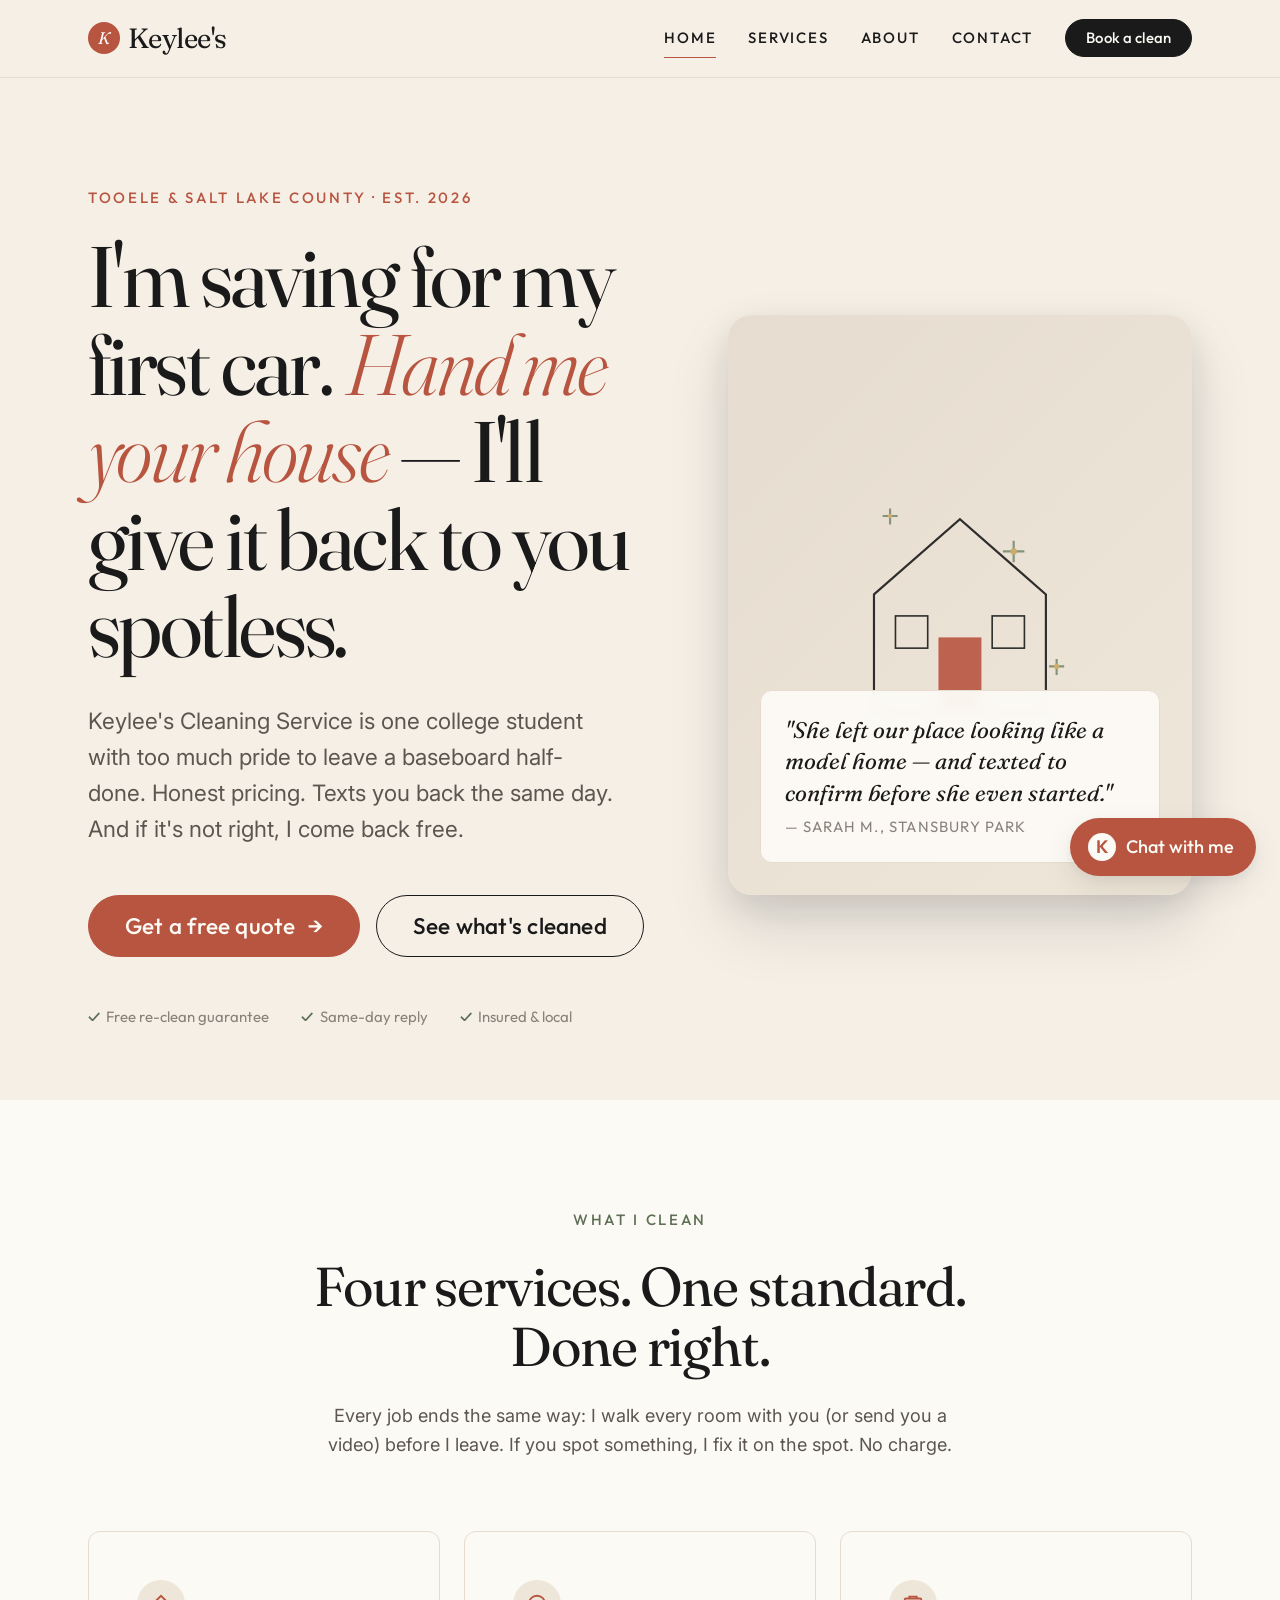
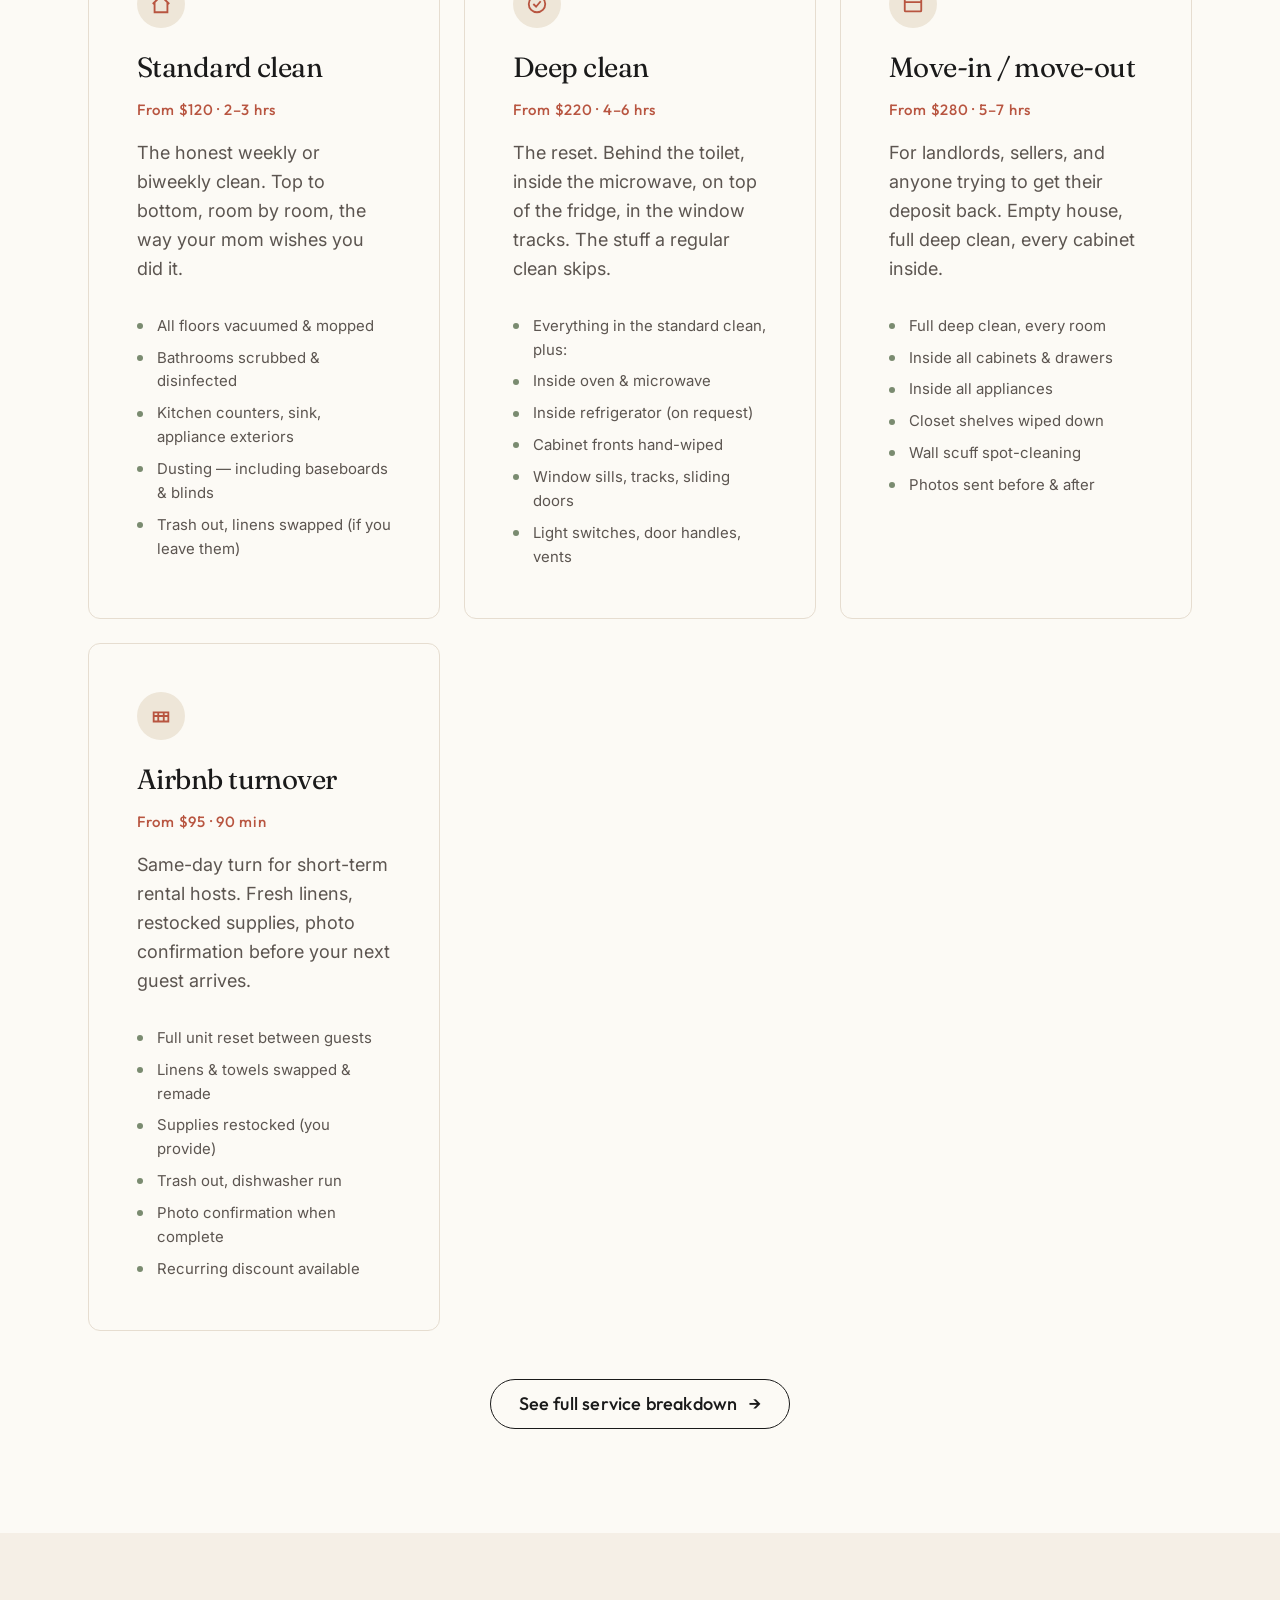
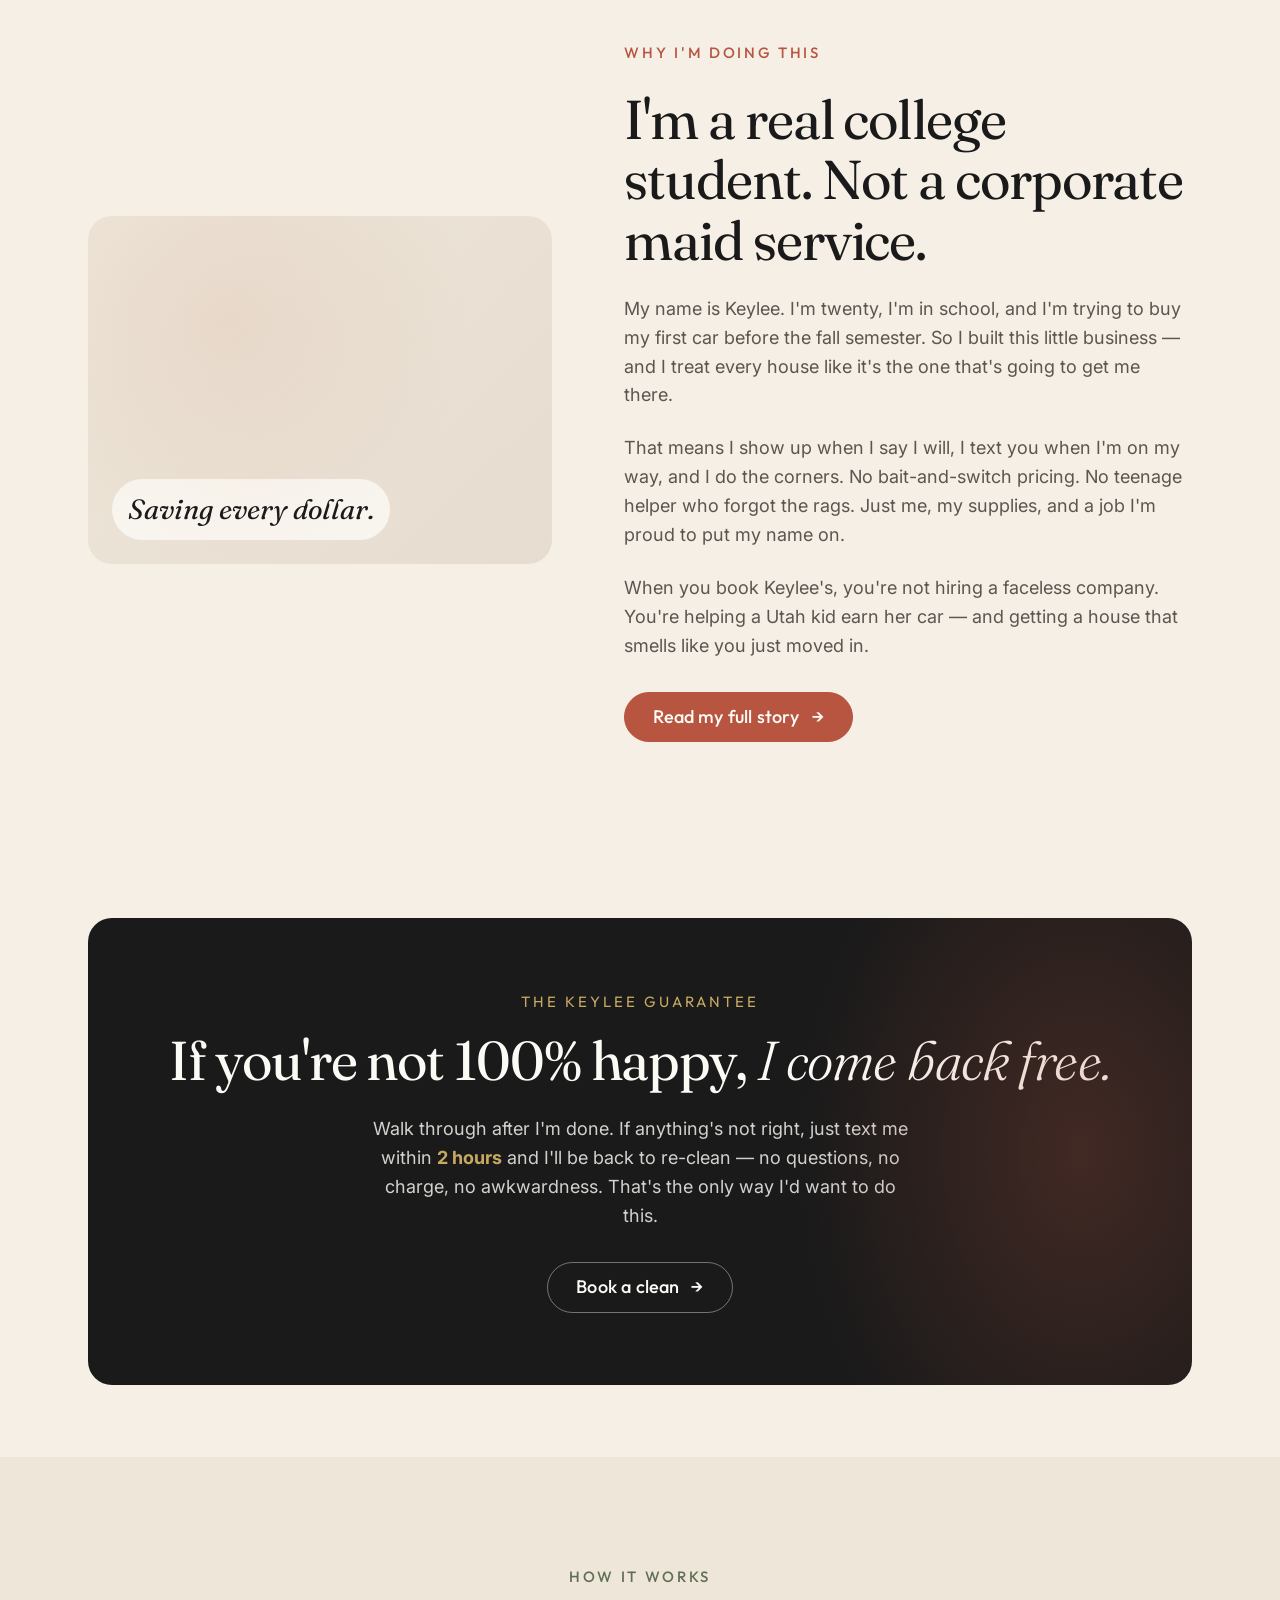
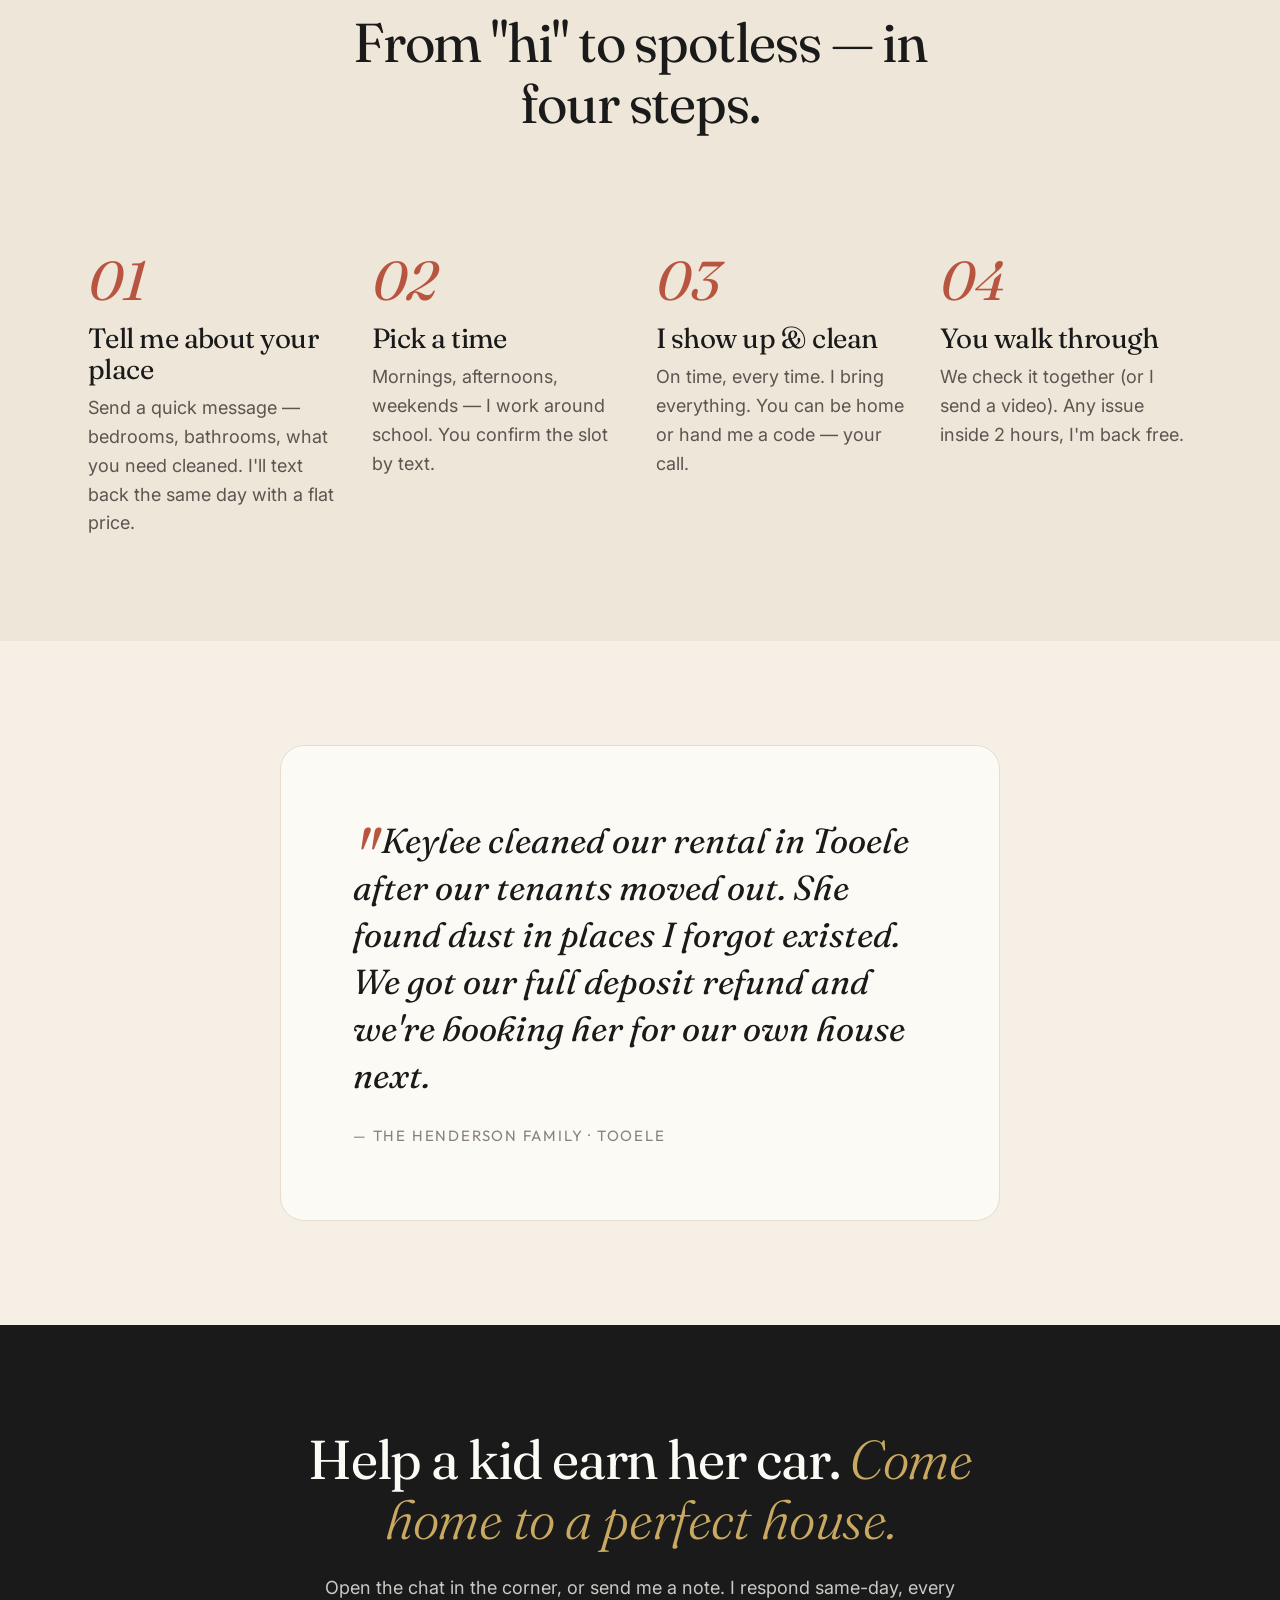
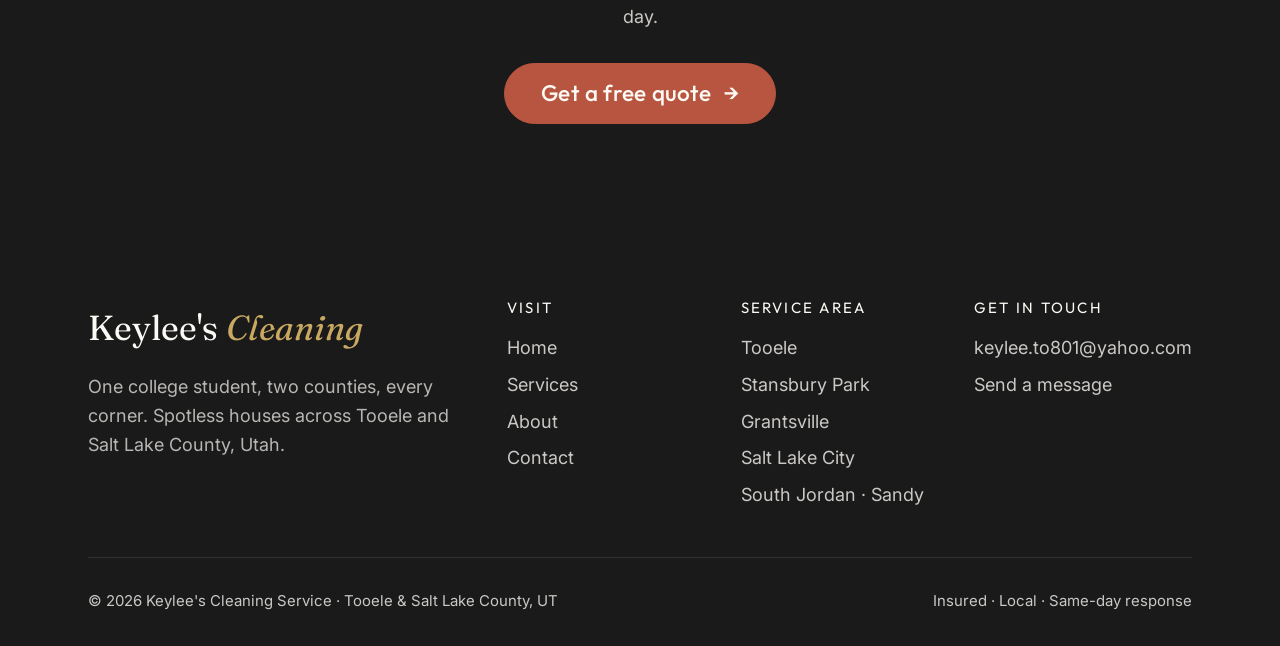
==== index.html @ aeb9a56e "Initial: Keylee's Cleaning Service site - Foxterra-inspired warm editorial design (cream/terracotta/" ====
<!doctype html>
<html lang="en">
<head>
  <meta charset="utf-8">
  <meta name="viewport" content="width=device-width, initial-scale=1">
  <title>Keylee's Cleaning Service — Tooele & Salt Lake County</title>
  <meta name="description" content="A real college student. A real guarantee. Honest, detailed home cleaning across Tooele and Salt Lake County. If you're not 100% happy, I'll come back and re-clean — free.">
  <meta name="theme-color" content="#F5EFE6">
  <link rel="icon" href="data:image/svg+xml,%3Csvg xmlns='http://www.w3.org/2000/svg' viewBox='0 0 32 32'%3E%3Ccircle cx='16' cy='16' r='16' fill='%23B85540'/%3E%3Ctext x='16' y='22' font-family='Georgia,serif' font-style='italic' font-size='18' fill='%23FCFAF5' text-anchor='middle'%3EK%3C/text%3E%3C/svg%3E">
  <meta property="og:title" content="Keylee's Cleaning Service">
  <meta property="og:description" content="A real college student. A real guarantee. Spotless homes across Tooele & Salt Lake County.">
  <meta property="og:type" content="website">
  <link rel="preconnect" href="https://fonts.googleapis.com">
  <link rel="preconnect" href="https://fonts.gstatic.com" crossorigin>
  <link href="https://fonts.googleapis.com/css2?family=Fraunces:ital,opsz,wght@0,9..144,300..600;1,9..144,300..600&family=Inter:wght@400;500;600&family=Outfit:wght@400;500;600&display=swap" rel="stylesheet">
  <link rel="stylesheet" href="assets/css/base.css">
  <link rel="stylesheet" href="assets/css/components.css">
</head>
<body>

  <!-- ====================== NAV ====================== -->
  <header class="nav">
    <div class="container nav__inner">
      <a href="index.html" class="nav__brand">
        <span class="nav__brand-mark" aria-hidden="true"></span>
        Keylee's
      </a>
      <button class="nav__toggle" aria-label="Toggle menu" aria-expanded="false">
        <span class="nav__toggle-bar"></span>
        <span class="nav__toggle-bar"></span>
        <span class="nav__toggle-bar"></span>
      </button>
      <nav class="nav__links" data-open="false">
        <a class="nav__link" href="index.html">Home</a>
        <a class="nav__link" href="services.html">Services</a>
        <a class="nav__link" href="about.html">About</a>
        <a class="nav__link" href="contact.html">Contact</a>
        <a class="btn btn--ink btn--sm nav__cta" href="contact.html">Book a clean</a>
      </nav>
    </div>
  </header>

  <!-- ====================== HERO ====================== -->
  <section class="hero">
    <div class="container">
      <div class="hero__inner">
        <div>
          <span class="eyebrow">Tooele & Salt Lake County · est. 2026</span>
          <!-- TODO: Keylee/Andrew — rewrite this headline in Keylee's actual voice if desired -->
          <h1 class="hero__headline">
            I'm saving for my first car. <em>Hand me your house</em> — I'll give it back to you spotless.
          </h1>
          <p class="hero__sub">
            Keylee's Cleaning Service is one college student with too much pride to leave a baseboard half-done. Honest pricing. Texts you back the same day. And if it's not right, I come back free.
          </p>
          <div class="hero__actions">
            <a class="btn btn--primary btn--lg btn-arrow" href="contact.html">Get a free quote</a>
            <a class="btn btn--ghost btn--lg" href="services.html">See what's cleaned</a>
          </div>
          <div class="hero__trust">
            <span>Free re-clean guarantee</span>
            <span>Same-day reply</span>
            <span>Insured & local</span>
          </div>
        </div>
        <div class="hero__visual">
          <div class="hero__visual-art">
            <svg class="hero__visual-svg" viewBox="0 0 240 300" xmlns="http://www.w3.org/2000/svg" aria-hidden="true">
              <!-- abstract home + sparkle -->
              <path d="M40 140 L120 70 L200 140 L200 250 L40 250 Z" fill="none" stroke="#1A1A1A" stroke-width="2"/>
              <rect x="100" y="180" width="40" height="70" fill="#B85540"/>
              <rect x="60" y="160" width="30" height="30" fill="none" stroke="#1A1A1A" stroke-width="1.5"/>
              <rect x="150" y="160" width="30" height="30" fill="none" stroke="#1A1A1A" stroke-width="1.5"/>
              <g stroke="#7A8B70" stroke-width="2" fill="none">
                <path d="M170 90 L170 110 M160 100 L180 100"/>
                <path d="M55 60 L55 75 M48 67 L62 67"/>
                <path d="M210 200 L210 215 M203 207 L217 207"/>
              </g>
              <circle cx="170" cy="100" r="3" fill="#C9A961"/>
              <circle cx="55" cy="67" r="2" fill="#C9A961"/>
              <circle cx="210" cy="207" r="2.5" fill="#C9A961"/>
            </svg>
          </div>
          <div class="hero__quote">
            "She left our place looking like a model home — and texted to confirm before she even started."
            <span class="hero__quote-cite">— Sarah M., Stansbury Park</span>
          </div>
        </div>
      </div>
    </div>
  </section>

  <!-- ====================== SERVICES ====================== -->
  <section class="section section--cream">
    <div class="container">
      <div class="section-header">
        <span class="eyebrow eyebrow--sage">What I clean</span>
        <h2>Four services. One standard. Done right.</h2>
        <p>Every job ends the same way: I walk every room with you (or send you a video) before I leave. If you spot something, I fix it on the spot. No charge.</p>
      </div>

      <div class="services-grid">

        <article class="service-card">
          <div class="service-card__icon" aria-hidden="true">
            <svg width="22" height="22" viewBox="0 0 24 24" fill="none" stroke="currentColor" stroke-width="2"><path d="M3 12 L12 3 L21 12 M5 10 V21 H19 V10"/></svg>
          </div>
          <h3 class="service-card__title">Standard clean</h3>
          <span class="service-card__price">From $120 · 2–3 hrs</span>
          <p>The honest weekly or biweekly clean. Top to bottom, room by room, the way your mom wishes you did it.</p>
          <ul class="service-card__list">
            <li>All floors vacuumed & mopped</li>
            <li>Bathrooms scrubbed & disinfected</li>
            <li>Kitchen counters, sink, appliance exteriors</li>
            <li>Dusting — including baseboards & blinds</li>
            <li>Trash out, linens swapped (if you leave them)</li>
          </ul>
        </article>

        <article class="service-card">
          <div class="service-card__icon" aria-hidden="true">
            <svg width="22" height="22" viewBox="0 0 24 24" fill="none" stroke="currentColor" stroke-width="2"><circle cx="12" cy="12" r="9"/><path d="M8 12 L11 15 L16 9"/></svg>
          </div>
          <h3 class="service-card__title">Deep clean</h3>
          <span class="service-card__price">From $220 · 4–6 hrs</span>
          <p>The reset. Behind the toilet, inside the microwave, on top of the fridge, in the window tracks. The stuff a regular clean skips.</p>
          <ul class="service-card__list">
            <li>Everything in the standard clean, plus:</li>
            <li>Inside oven & microwave</li>
            <li>Inside refrigerator (on request)</li>
            <li>Cabinet fronts hand-wiped</li>
            <li>Window sills, tracks, sliding doors</li>
            <li>Light switches, door handles, vents</li>
          </ul>
        </article>

        <article class="service-card">
          <div class="service-card__icon" aria-hidden="true">
            <svg width="22" height="22" viewBox="0 0 24 24" fill="none" stroke="currentColor" stroke-width="2"><rect x="3" y="6" width="18" height="14" rx="1"/><path d="M3 10 H21 M8 6 V4 H16 V6"/></svg>
          </div>
          <h3 class="service-card__title">Move-in / move-out</h3>
          <span class="service-card__price">From $280 · 5–7 hrs</span>
          <p>For landlords, sellers, and anyone trying to get their deposit back. Empty house, full deep clean, every cabinet inside.</p>
          <ul class="service-card__list">
            <li>Full deep clean, every room</li>
            <li>Inside all cabinets & drawers</li>
            <li>Inside all appliances</li>
            <li>Closet shelves wiped down</li>
            <li>Wall scuff spot-cleaning</li>
            <li>Photos sent before & after</li>
          </ul>
        </article>

        <article class="service-card">
          <div class="service-card__icon" aria-hidden="true">
            <svg width="22" height="22" viewBox="0 0 24 24" fill="none" stroke="currentColor" stroke-width="2"><path d="M4 8 H20 V18 H4 Z M4 12 H20 M9 8 V18 M15 8 V18"/></svg>
          </div>
          <h3 class="service-card__title">Airbnb turnover</h3>
          <span class="service-card__price">From $95 · 90 min</span>
          <p>Same-day turn for short-term rental hosts. Fresh linens, restocked supplies, photo confirmation before your next guest arrives.</p>
          <ul class="service-card__list">
            <li>Full unit reset between guests</li>
            <li>Linens & towels swapped & remade</li>
            <li>Supplies restocked (you provide)</li>
            <li>Trash out, dishwasher run</li>
            <li>Photo confirmation when complete</li>
            <li>Recurring discount available</li>
          </ul>
        </article>

      </div>

      <div style="text-align:center; margin-top: var(--space-xl);">
        <a class="btn btn--ghost btn-arrow" href="services.html">See full service breakdown</a>
      </div>
    </div>
  </section>

  <!-- ====================== STORY ====================== -->
  <section class="section">
    <div class="container">
      <div class="story">
        <div class="story__visual">
          <span class="story__visual-label">Saving every dollar.</span>
        </div>
        <div>
          <span class="eyebrow">Why I'm doing this</span>
          <h2 style="margin-bottom: var(--space-m);">I'm a real college student. Not a corporate maid service.</h2>
          <p style="margin-bottom: var(--space-m);">My name is Keylee. I'm twenty, I'm in school, and I'm trying to buy my first car before the fall semester. So I built this little business — and I treat every house like it's the one that's going to get me there.</p>
          <p style="margin-bottom: var(--space-m);">That means I show up when I say I will, I text you when I'm on my way, and I do the corners. No bait-and-switch pricing. No teenage helper who forgot the rags. Just me, my supplies, and a job I'm proud to put my name on.</p>
          <p>When you book Keylee's, you're not hiring a faceless company. You're helping a Utah kid earn her car — and getting a house that smells like you just moved in.</p>
          <a class="btn btn--primary btn-arrow" style="margin-top: var(--space-l);" href="about.html">Read my full story</a>
        </div>
      </div>
    </div>
  </section>

  <!-- ====================== GUARANTEE ====================== -->
  <section class="section section--tight">
    <div class="container">
      <div class="guarantee">
        <div class="guarantee__seal">The Keylee Guarantee</div>
        <h2>If you're not 100% happy, <em class="display-serif">I come back free.</em></h2>
        <p>Walk through after I'm done. If anything's not right, just text me within <strong style="color: var(--gold);">2 hours</strong> and I'll be back to re-clean — no questions, no charge, no awkwardness. That's the only way I'd want to do this.</p>
        <a class="btn btn--ghost-light btn-arrow" href="contact.html">Book a clean</a>
      </div>
    </div>
  </section>

  <!-- ====================== PROCESS ====================== -->
  <section class="section section--sand">
    <div class="container">
      <div class="section-header">
        <span class="eyebrow eyebrow--sage">How it works</span>
        <h2>From "hi" to spotless — in four steps.</h2>
      </div>
      <div class="steps">
        <div class="step">
          <h3>Tell me about your place</h3>
          <p>Send a quick message — bedrooms, bathrooms, what you need cleaned. I'll text back the same day with a flat price.</p>
        </div>
        <div class="step">
          <h3>Pick a time</h3>
          <p>Mornings, afternoons, weekends — I work around school. You confirm the slot by text.</p>
        </div>
        <div class="step">
          <h3>I show up & clean</h3>
          <p>On time, every time. I bring everything. You can be home or hand me a code — your call.</p>
        </div>
        <div class="step">
          <h3>You walk through</h3>
          <p>We check it together (or I send a video). Any issue inside 2 hours, I'm back free.</p>
        </div>
      </div>
    </div>
  </section>

  <!-- ====================== TESTIMONIAL ====================== -->
  <section class="section">
    <div class="container container--sm">
      <div class="testimonial">
        <p class="testimonial__quote">Keylee cleaned our rental in Tooele after our tenants moved out. She found dust in places I forgot existed. We got our full deposit refund and we're booking her for our own house next.</p>
        <p class="testimonial__cite">— The Henderson family · Tooele</p>
      </div>
    </div>
  </section>

  <!-- ====================== FINAL CTA ====================== -->
  <section class="section section--ink">
    <div class="container container--sm" style="text-align:center;">
      <h2 style="margin-bottom: var(--space-m);">Help a kid earn her car. <span class="display-serif" style="color: var(--gold);">Come home to a perfect house.</span></h2>
      <p style="margin-inline: auto; margin-bottom: var(--space-l);">Open the chat in the corner, or send me a note. I respond same-day, every day.</p>
      <a class="btn btn--primary btn--lg btn-arrow" href="contact.html">Get a free quote</a>
    </div>
  </section>

  <!-- ====================== FOOTER ====================== -->
  <footer class="footer">
    <div class="container">
      <div class="footer__grid">
        <div>
          <div class="footer__brand">Keylee's <span class="footer__tag">Cleaning</span></div>
          <p style="color: rgba(252,250,245,0.7);">One college student, two counties, every corner. Spotless houses across Tooele and Salt Lake County, Utah.</p>
        </div>
        <div>
          <h4>Visit</h4>
          <ul>
            <li><a href="index.html">Home</a></li>
            <li><a href="services.html">Services</a></li>
            <li><a href="about.html">About</a></li>
            <li><a href="contact.html">Contact</a></li>
          </ul>
        </div>
        <div>
          <h4>Service Area</h4>
          <ul>
            <li>Tooele</li>
            <li>Stansbury Park</li>
            <li>Grantsville</li>
            <li>Salt Lake City</li>
            <li>South Jordan · Sandy</li>
          </ul>
        </div>
        <div>
          <h4>Get in Touch</h4>
          <ul>
            <li><a href="mailto:keylee.to801@yahoo.com">keylee.to801@yahoo.com</a></li>
            <li><a href="contact.html">Send a message</a></li>
          </ul>
        </div>
      </div>
      <div class="footer__bottom">
        <span>© 2026 Keylee's Cleaning Service · Tooele & Salt Lake County, UT</span>
        <span>Insured · Local · Same-day response</span>
      </div>
    </div>
  </footer>

  <!-- ====================== CHAT WIDGET ====================== -->
  <button class="chat-fab" aria-label="Chat with Keylee" aria-expanded="false" data-open="false">
    <span class="chat-fab__icon" aria-hidden="true">K</span>
    <span>Chat with me</span>
  </button>

  <aside class="chat-panel" data-open="false" aria-label="Chat panel">
    <header class="chat-panel__header">
      <div class="chat-panel__avatar" aria-hidden="true">K</div>
      <div>
        <div class="chat-panel__title">Hi, I'm Keylee</div>
        <div class="chat-panel__status">Replies same day</div>
      </div>
      <button class="chat-panel__close" aria-label="Close chat">×</button>
    </header>
    <div class="chat-panel__body">
      <div class="chat-bubble">
        Hey! Drop your info and what you need cleaned — I'll text or email you back <strong>today</strong> with a flat quote. No spam, no auto-replies. Just me.
      </div>
      <form class="chat-form" novalidate>
        <div class="chat-form__group">
          <label class="chat-form__label" for="cname">Your name</label>
          <input class="chat-form__input" type="text" id="cname" name="name" autocomplete="name" required>
        </div>
        <div class="chat-form__group">
          <label class="chat-form__label" for="cphone">Phone (so I can text you)</label>
          <input class="chat-form__input" type="tel" id="cphone" name="phone" autocomplete="tel" required>
        </div>
        <div class="chat-form__group">
          <label class="chat-form__label" for="cemail">Email (optional)</label>
          <input class="chat-form__input" type="email" id="cemail" name="email" autocomplete="email">
        </div>
        <div class="chat-form__group">
          <label class="chat-form__label" for="cservice">What kind of clean?</label>
          <select class="chat-form__select" id="cservice" name="service" required>
            <option value="Standard clean">Standard clean</option>
            <option value="Deep clean">Deep clean</option>
            <option value="Move-in / move-out">Move-in / move-out</option>
            <option value="Airbnb turnover">Airbnb turnover</option>
            <option value="Not sure yet">Not sure yet — help me pick</option>
          </select>
        </div>
        <div class="chat-form__group">
          <label class="chat-form__label" for="cmessage">Tell me about your place</label>
          <textarea class="chat-form__textarea" id="cmessage" name="message" placeholder="Bedrooms, bathrooms, square feet (if you know), and anything special." required></textarea>
        </div>
        <button class="btn btn--primary chat-form__submit" type="submit">Send to Keylee</button>
      </form>
    </div>
    <div class="chat-panel__footer">
      Replies go to <strong>keylee.to801@yahoo.com</strong>
    </div>
  </aside>

  <script src="assets/js/main.js" defer></script>
  <script src="assets/js/chat.js" defer></script>
</body>
</html>
---- assets/css/base.css ----
/* ============================================================
   Keylee's Cleaning Service — Base Stylesheet
   Design language: Foxterra-inspired warm editorial
   ============================================================ */

/* Reset
   ----------------------------------------------------------- */
*, *::before, *::after { box-sizing: border-box; }

html { -webkit-text-size-adjust: 100%; scroll-behavior: smooth; }

body, h1, h2, h3, h4, h5, h6, p, ul, ol, figure, blockquote {
  margin: 0;
}

ul, ol { padding: 0; list-style: none; }

img, picture, video { max-width: 100%; display: block; height: auto; }

button, input, textarea, select {
  font: inherit;
  color: inherit;
}

a { color: inherit; text-decoration: none; }


/* Design tokens
   ----------------------------------------------------------- */
:root {
  /* Color */
  --bg:          #F5EFE6;   /* warm cream — primary background */
  --surface:     #FCFAF5;   /* near-white cream — cards, sections */
  --surface-2:   #EEE6D8;   /* slightly deeper cream — alt sections */
  --ink:         #1A1A1A;   /* near-black — primary text */
  --ink-soft:    #5C5550;   /* warm gray — secondary text */
  --ink-muted:   #8A827A;   /* muted — meta, captions */
  --accent:      #B85540;   /* terracotta — primary CTA */
  --accent-deep: #9A4030;   /* deeper terracotta — hover */
  --sage:        #7A8B70;   /* sage — trust accent */
  --sage-deep:   #5E6F55;   /* deeper sage — hover */
  --gold:        #C9A961;   /* warm gold — highlight */
  --sand:        #E6DDD0;   /* warm border / divider */
  --sand-deep:   #D4C9B6;   /* stronger divider */

  /* Type */
  --font-display: 'Fraunces', 'Cormorant Garamond', Georgia, serif;
  --font-body:    'Inter', -apple-system, BlinkMacSystemFont, 'Segoe UI', Roboto, sans-serif;
  --font-ui:      'Outfit', 'Inter', -apple-system, sans-serif;

  /* Sizing — fluid */
  --step--1: clamp(0.83rem, 0.79rem + 0.18vw, 0.94rem);
  --step-0:  clamp(1.00rem, 0.95rem + 0.27vw, 1.13rem);
  --step-1:  clamp(1.20rem, 1.13rem + 0.36vw, 1.41rem);
  --step-2:  clamp(1.44rem, 1.34rem + 0.50vw, 1.76rem);
  --step-3:  clamp(1.73rem, 1.58rem + 0.74vw, 2.20rem);
  --step-4:  clamp(2.07rem, 1.86rem + 1.07vw, 2.75rem);
  --step-5:  clamp(2.49rem, 2.18rem + 1.55vw, 3.43rem);
  --step-6:  clamp(2.99rem, 2.55rem + 2.21vw, 4.29rem);
  --step-7:  clamp(3.58rem, 2.97rem + 3.10vw, 5.36rem);

  /* Spacing */
  --space-3xs: 0.25rem;
  --space-2xs: 0.5rem;
  --space-xs:  0.75rem;
  --space-s:   1rem;
  --space-m:   1.5rem;
  --space-l:   2rem;
  --space-xl:  3rem;
  --space-2xl: 4.5rem;
  --space-3xl: 6.5rem;

  /* Layout */
  --container:    72rem;
  --container-sm: 48rem;
  --radius-s:     6px;
  --radius-m:     12px;
  --radius-l:     24px;
  --radius-pill:  999px;

  /* Motion */
  --ease:   cubic-bezier(0.16, 1, 0.3, 1);
  --dur:    280ms;

  /* Shadow */
  --shadow-s: 0 1px 2px rgba(26, 26, 26, 0.04), 0 2px 8px rgba(26, 26, 26, 0.04);
  --shadow-m: 0 4px 12px rgba(26, 26, 26, 0.06), 0 12px 32px rgba(26, 26, 26, 0.08);
  --shadow-l: 0 12px 32px rgba(26, 26, 26, 0.10), 0 32px 64px rgba(26, 26, 26, 0.12);
}


/* Typography
   ----------------------------------------------------------- */
body {
  font-family: var(--font-body);
  font-size: var(--step-0);
  line-height: 1.6;
  color: var(--ink);
  background: var(--bg);
  -webkit-font-smoothing: antialiased;
  -moz-osx-font-smoothing: grayscale;
  text-rendering: optimizeLegibility;
}

h1, h2, h3, h4 {
  font-family: var(--font-display);
  font-weight: 400;
  line-height: 1.1;
  letter-spacing: -0.02em;
  color: var(--ink);
}

h1 { font-size: var(--step-6); }
h2 { font-size: var(--step-5); }
h3 { font-size: var(--step-3); }
h4 { font-size: var(--step-2); }

p { color: var(--ink-soft); max-width: 60ch; }

.eyebrow {
  font-family: var(--font-ui);
  font-size: var(--step--1);
  text-transform: uppercase;
  letter-spacing: 0.18em;
  font-weight: 500;
  color: var(--accent);
  display: inline-block;
  margin-bottom: var(--space-m);
}

.eyebrow--sage { color: var(--sage-deep); }

.display-serif {
  font-family: var(--font-display);
  font-style: italic;
  font-weight: 300;
  letter-spacing: -0.01em;
}


/* Accessibility — focus + motion
   ----------------------------------------------------------- */
:focus-visible {
  outline: 2px solid var(--accent);
  outline-offset: 3px;
  border-radius: var(--radius-s);
}

@media (prefers-reduced-motion: reduce) {
  *, *::before, *::after {
    animation-duration: 0.01ms !important;
    animation-iteration-count: 1 !important;
    transition-duration: 0.01ms !important;
    scroll-behavior: auto !important;
  }
}


/* Layout primitives
   ----------------------------------------------------------- */
.container {
  width: 100%;
  max-width: var(--container);
  margin-inline: auto;
  padding-inline: var(--space-m);
}

.container--sm { max-width: var(--container-sm); }

.section {
  padding-block: var(--space-3xl);
}

.section--tight { padding-block: var(--space-2xl); }

.section--cream { background: var(--surface); }
.section--sand  { background: var(--surface-2); }
.section--ink   { background: var(--ink); color: var(--surface); }
.section--ink h1, .section--ink h2, .section--ink h3 { color: var(--surface); }
.section--ink p  { color: rgba(252, 250, 245, 0.78); }
---- assets/css/components.css ----
/* ============================================================
   Components — buttons, nav, cards, hero, chat widget
   ============================================================ */

/* Buttons
   ----------------------------------------------------------- */
.btn {
  display: inline-flex;
  align-items: center;
  justify-content: center;
  gap: var(--space-2xs);
  font-family: var(--font-ui);
  font-size: var(--step-0);
  font-weight: 500;
  letter-spacing: 0.01em;
  padding: 0.95rem 1.75rem;
  border-radius: var(--radius-pill);
  border: 1.5px solid transparent;
  cursor: pointer;
  transition: transform var(--dur) var(--ease),
              background var(--dur) var(--ease),
              color var(--dur) var(--ease),
              border-color var(--dur) var(--ease);
  text-align: center;
  line-height: 1;
  white-space: nowrap;
}

.btn--primary {
  background: var(--accent);
  color: var(--surface);
  border-color: var(--accent);
}
.btn--primary:hover {
  background: var(--accent-deep);
  border-color: var(--accent-deep);
  transform: translateY(-1px);
}

.btn--ink {
  background: var(--ink);
  color: var(--surface);
  border-color: var(--ink);
}
.btn--ink:hover {
  background: var(--accent);
  border-color: var(--accent);
  transform: translateY(-1px);
}

.btn--ghost {
  background: transparent;
  color: var(--ink);
  border-color: var(--ink);
}
.btn--ghost:hover {
  background: var(--ink);
  color: var(--surface);
}

.btn--ghost-light {
  background: transparent;
  color: var(--surface);
  border-color: rgba(252, 250, 245, 0.4);
}
.btn--ghost-light:hover {
  background: var(--surface);
  color: var(--ink);
}

.btn--sm { padding: 0.65rem 1.25rem; font-size: var(--step--1); }
.btn--lg { padding: 1.15rem 2.25rem; font-size: var(--step-1); }

.btn-arrow::after {
  content: '→';
  display: inline-block;
  margin-left: 0.25rem;
  transition: transform var(--dur) var(--ease);
}
.btn-arrow:hover::after { transform: translateX(4px); }


/* Navigation
   ----------------------------------------------------------- */
.nav {
  position: sticky;
  top: 0;
  z-index: 50;
  background: rgba(245, 239, 230, 0.92);
  backdrop-filter: saturate(180%) blur(12px);
  -webkit-backdrop-filter: saturate(180%) blur(12px);
  border-bottom: 1px solid var(--sand);
}

.nav__inner {
  display: flex;
  align-items: center;
  justify-content: space-between;
  padding-block: var(--space-s);
  gap: var(--space-m);
}

.nav__brand {
  font-family: var(--font-display);
  font-size: var(--step-2);
  font-weight: 400;
  letter-spacing: -0.02em;
  color: var(--ink);
  display: flex;
  align-items: center;
  gap: 0.5rem;
}

.nav__brand-mark {
  display: inline-block;
  width: 32px;
  height: 32px;
  background: var(--accent);
  border-radius: var(--radius-pill);
  position: relative;
}
.nav__brand-mark::after {
  content: 'K';
  position: absolute;
  inset: 0;
  display: flex;
  align-items: center;
  justify-content: center;
  font-family: var(--font-display);
  color: var(--surface);
  font-size: 1.05rem;
  font-style: italic;
}

.nav__links {
  display: flex;
  gap: var(--space-l);
  align-items: center;
}

.nav__link {
  font-family: var(--font-ui);
  font-size: var(--step--1);
  text-transform: uppercase;
  letter-spacing: 0.12em;
  font-weight: 500;
  color: var(--ink);
  position: relative;
  padding-block: 0.5rem;
}
.nav__link::after {
  content: '';
  position: absolute;
  left: 0; right: 0; bottom: 0;
  height: 1px;
  background: var(--accent);
  transform: scaleX(0);
  transform-origin: right;
  transition: transform var(--dur) var(--ease);
}
.nav__link:hover::after,
.nav__link[aria-current="page"]::after {
  transform: scaleX(1);
  transform-origin: left;
}

.nav__toggle {
  display: none;
  background: transparent;
  border: none;
  padding: var(--space-2xs);
  cursor: pointer;
}
.nav__toggle-bar {
  display: block;
  width: 24px; height: 2px;
  background: var(--ink);
  margin: 5px 0;
  transition: transform var(--dur) var(--ease), opacity var(--dur) var(--ease);
}

@media (max-width: 860px) {
  .nav__toggle { display: block; }
  .nav__links {
    position: absolute;
    inset: 100% 0 auto 0;
    flex-direction: column;
    background: var(--surface);
    padding: var(--space-l);
    gap: var(--space-m);
    border-bottom: 1px solid var(--sand);
    transform: translateY(-12px);
    opacity: 0;
    pointer-events: none;
    transition: opacity var(--dur) var(--ease), transform var(--dur) var(--ease);
  }
  .nav__links[data-open="true"] {
    opacity: 1;
    transform: translateY(0);
    pointer-events: auto;
  }
  .nav__cta { width: 100%; }
}


/* Hero
   ----------------------------------------------------------- */
.hero {
  position: relative;
  padding-block: var(--space-3xl) var(--space-2xl);
  overflow: hidden;
}

.hero__inner {
  display: grid;
  grid-template-columns: minmax(0, 1.1fr) minmax(0, 0.9fr);
  gap: var(--space-2xl);
  align-items: center;
}

@media (max-width: 860px) {
  .hero__inner { grid-template-columns: 1fr; gap: var(--space-xl); }
}

.hero__headline {
  font-size: var(--step-7);
  line-height: 1.02;
  letter-spacing: -0.03em;
  margin-bottom: var(--space-l);
}

.hero__headline em {
  font-style: italic;
  font-weight: 300;
  color: var(--accent);
}

.hero__sub {
  font-size: var(--step-1);
  color: var(--ink-soft);
  max-width: 38ch;
  margin-bottom: var(--space-xl);
}

.hero__actions {
  display: flex;
  gap: var(--space-s);
  flex-wrap: wrap;
}

.hero__trust {
  margin-top: var(--space-xl);
  display: flex;
  gap: var(--space-l);
  font-family: var(--font-ui);
  font-size: var(--step--1);
  color: var(--ink-muted);
  flex-wrap: wrap;
}
.hero__trust span::before {
  content: '✓';
  color: var(--sage-deep);
  margin-right: 0.4rem;
  font-weight: 600;
}

.hero__visual {
  position: relative;
  aspect-ratio: 4 / 5;
  border-radius: var(--radius-l);
  overflow: hidden;
  background: linear-gradient(135deg, var(--sand) 0%, var(--surface-2) 100%);
  box-shadow: var(--shadow-l);
}

.hero__visual-art {
  position: absolute;
  inset: 0;
  display: grid;
  place-items: center;
  padding: var(--space-xl);
  text-align: center;
}

.hero__visual-svg {
  width: 70%;
  height: auto;
  opacity: 0.9;
}

.hero__quote {
  position: absolute;
  bottom: var(--space-l);
  left: var(--space-l);
  right: var(--space-l);
  background: rgba(252, 250, 245, 0.96);
  backdrop-filter: blur(8px);
  padding: var(--space-m);
  border-radius: var(--radius-m);
  border: 1px solid var(--sand);
  font-family: var(--font-display);
  font-style: italic;
  font-size: var(--step-1);
  line-height: 1.4;
  color: var(--ink);
}
.hero__quote-cite {
  display: block;
  margin-top: var(--space-2xs);
  font-family: var(--font-ui);
  font-style: normal;
  font-size: var(--step--1);
  color: var(--ink-muted);
  letter-spacing: 0.08em;
  text-transform: uppercase;
}


/* Section header
   ----------------------------------------------------------- */
.section-header {
  text-align: center;
  max-width: 42rem;
  margin: 0 auto var(--space-2xl);
}
.section-header p {
  margin-inline: auto;
  margin-top: var(--space-m);
}


/* Service cards
   ----------------------------------------------------------- */
.services-grid {
  display: grid;
  grid-template-columns: repeat(auto-fit, minmax(260px, 1fr));
  gap: var(--space-m);
}

.service-card {
  background: var(--surface);
  border: 1px solid var(--sand);
  border-radius: var(--radius-m);
  padding: var(--space-xl);
  transition: transform var(--dur) var(--ease),
              box-shadow var(--dur) var(--ease),
              border-color var(--dur) var(--ease);
  display: flex;
  flex-direction: column;
  gap: var(--space-s);
}
.service-card:hover {
  transform: translateY(-4px);
  box-shadow: var(--shadow-m);
  border-color: var(--accent);
}

.service-card__icon {
  width: 48px;
  height: 48px;
  border-radius: var(--radius-pill);
  background: var(--surface-2);
  color: var(--accent);
  display: grid;
  place-items: center;
  margin-bottom: var(--space-2xs);
}

.service-card__title {
  font-family: var(--font-display);
  font-size: var(--step-2);
  font-weight: 400;
}

.service-card__price {
  font-family: var(--font-ui);
  font-size: var(--step--1);
  color: var(--accent);
  letter-spacing: 0.05em;
  font-weight: 500;
}

.service-card__list {
  margin-top: var(--space-s);
  display: flex;
  flex-direction: column;
  gap: var(--space-2xs);
}
.service-card__list li {
  position: relative;
  padding-left: 1.25rem;
  font-size: var(--step--1);
  color: var(--ink-soft);
}
.service-card__list li::before {
  content: '';
  position: absolute;
  left: 0; top: 0.55em;
  width: 6px; height: 6px;
  border-radius: 50%;
  background: var(--sage);
}


/* Pillar / story rows
   ----------------------------------------------------------- */
.story {
  display: grid;
  grid-template-columns: minmax(0, 0.9fr) minmax(0, 1.1fr);
  gap: var(--space-2xl);
  align-items: center;
}
@media (max-width: 860px) {
  .story { grid-template-columns: 1fr; gap: var(--space-xl); }
}

.story--reverse > :first-child { order: 2; }
@media (max-width: 860px) { .story--reverse > :first-child { order: 0; } }

.story__visual {
  aspect-ratio: 4 / 3;
  background: linear-gradient(135deg, var(--surface-2), var(--sand));
  border-radius: var(--radius-l);
  position: relative;
  overflow: hidden;
}
.story__visual::after {
  content: '';
  position: absolute;
  inset: 0;
  background: radial-gradient(circle at 30% 30%, rgba(184, 85, 64, 0.08), transparent 60%);
}

.story__visual-label {
  position: absolute;
  bottom: var(--space-m);
  left: var(--space-m);
  font-family: var(--font-display);
  font-style: italic;
  font-size: var(--step-2);
  color: var(--ink);
  background: rgba(252, 250, 245, 0.85);
  padding: 0.5rem 1rem;
  border-radius: var(--radius-pill);
}


/* Guarantee panel
   ----------------------------------------------------------- */
.guarantee {
  background: var(--ink);
  color: var(--surface);
  border-radius: var(--radius-l);
  padding: var(--space-2xl);
  text-align: center;
  position: relative;
  overflow: hidden;
}
.guarantee::before {
  content: '';
  position: absolute;
  top: -50%;
  right: -20%;
  width: 60%;
  height: 200%;
  background: radial-gradient(ellipse, rgba(184, 85, 64, 0.25), transparent 60%);
  pointer-events: none;
}
.guarantee__seal {
  font-family: var(--font-ui);
  font-size: var(--step--1);
  text-transform: uppercase;
  letter-spacing: 0.2em;
  color: var(--gold);
  margin-bottom: var(--space-s);
}
.guarantee h2 { color: var(--surface); margin-bottom: var(--space-m); }
.guarantee p { color: rgba(252, 250, 245, 0.82); margin-inline: auto; max-width: 50ch; }
.guarantee .btn { margin-top: var(--space-l); }


/* Steps / process
   ----------------------------------------------------------- */
.steps {
  display: grid;
  grid-template-columns: repeat(auto-fit, minmax(220px, 1fr));
  gap: var(--space-l);
  counter-reset: step;
}
.step {
  position: relative;
  padding-top: var(--space-xl);
}
.step::before {
  counter-increment: step;
  content: '0' counter(step);
  font-family: var(--font-display);
  font-style: italic;
  font-size: var(--step-5);
  color: var(--accent);
  display: block;
  margin-bottom: var(--space-s);
  line-height: 1;
}
.step h3 {
  font-size: var(--step-2);
  margin-bottom: var(--space-2xs);
}
.step p { font-size: var(--step-0); }


/* Testimonial
   ----------------------------------------------------------- */
.testimonial {
  background: var(--surface);
  border: 1px solid var(--sand);
  border-radius: var(--radius-l);
  padding: var(--space-2xl);
  position: relative;
}
.testimonial__quote {
  font-family: var(--font-display);
  font-style: italic;
  font-size: var(--step-3);
  line-height: 1.35;
  color: var(--ink);
  margin-bottom: var(--space-m);
  max-width: none;
}
.testimonial__quote::before {
  content: '"';
  font-size: var(--step-6);
  color: var(--accent);
  line-height: 0;
  vertical-align: -0.4em;
  margin-right: 0.1em;
}
.testimonial__cite {
  font-family: var(--font-ui);
  font-size: var(--step--1);
  letter-spacing: 0.12em;
  text-transform: uppercase;
  color: var(--ink-muted);
}


/* Forms
   ----------------------------------------------------------- */
.form {
  display: flex;
  flex-direction: column;
  gap: var(--space-m);
}
.form__row {
  display: grid;
  grid-template-columns: 1fr 1fr;
  gap: var(--space-m);
}
@media (max-width: 540px) {
  .form__row { grid-template-columns: 1fr; }
}
.form__field { display: flex; flex-direction: column; gap: var(--space-3xs); }
.form__label {
  font-family: var(--font-ui);
  font-size: var(--step--1);
  letter-spacing: 0.08em;
  text-transform: uppercase;
  font-weight: 500;
  color: var(--ink);
}
.form__input,
.form__textarea,
.form__select {
  font-family: var(--font-body);
  font-size: var(--step-0);
  padding: 0.85rem 1rem;
  background: var(--surface);
  border: 1px solid var(--sand-deep);
  border-radius: var(--radius-s);
  color: var(--ink);
  transition: border-color var(--dur) var(--ease), box-shadow var(--dur) var(--ease);
}
.form__input:focus,
.form__textarea:focus,
.form__select:focus {
  outline: none;
  border-color: var(--accent);
  box-shadow: 0 0 0 3px rgba(184, 85, 64, 0.15);
}
.form__textarea { resize: vertical; min-height: 120px; }


/* Footer
   ----------------------------------------------------------- */
.footer {
  background: var(--ink);
  color: rgba(252, 250, 245, 0.78);
  padding-block: var(--space-2xl) var(--space-l);
}
.footer__grid {
  display: grid;
  grid-template-columns: 2fr 1fr 1fr 1fr;
  gap: var(--space-xl);
  margin-bottom: var(--space-xl);
}
@media (max-width: 700px) {
  .footer__grid { grid-template-columns: 1fr 1fr; }
}
@media (max-width: 480px) {
  .footer__grid { grid-template-columns: 1fr; }
}
.footer__brand {
  font-family: var(--font-display);
  font-size: var(--step-3);
  color: var(--surface);
  margin-bottom: var(--space-s);
}
.footer__tag {
  font-family: var(--font-display);
  font-style: italic;
  color: var(--gold);
}
.footer h4 {
  color: var(--surface);
  font-family: var(--font-ui);
  font-size: var(--step--1);
  letter-spacing: 0.15em;
  text-transform: uppercase;
  margin-bottom: var(--space-s);
}
.footer ul { display: flex; flex-direction: column; gap: var(--space-2xs); }
.footer a:hover { color: var(--gold); }
.footer__bottom {
  border-top: 1px solid rgba(252, 250, 245, 0.1);
  padding-top: var(--space-l);
  display: flex;
  justify-content: space-between;
  flex-wrap: wrap;
  gap: var(--space-s);
  font-size: var(--step--1);
}


/* Chat widget — floating
   ----------------------------------------------------------- */
.chat-fab {
  position: fixed;
  bottom: 1.5rem;
  right: 1.5rem;
  z-index: 100;
  background: var(--accent);
  color: var(--surface);
  border: none;
  border-radius: var(--radius-pill);
  padding: 0.9rem 1.4rem 0.9rem 1.1rem;
  font-family: var(--font-ui);
  font-size: var(--step-0);
  font-weight: 500;
  cursor: pointer;
  display: flex;
  align-items: center;
  gap: 0.6rem;
  box-shadow: var(--shadow-m);
  transition: transform var(--dur) var(--ease), background var(--dur) var(--ease);
}
.chat-fab:hover { background: var(--accent-deep); transform: translateY(-2px); }
.chat-fab[data-open="true"] { transform: scale(0); }
.chat-fab__icon {
  width: 28px; height: 28px;
  background: var(--surface);
  color: var(--accent);
  border-radius: var(--radius-pill);
  display: grid;
  place-items: center;
  font-weight: 600;
}

.chat-panel {
  position: fixed;
  bottom: 1.5rem;
  right: 1.5rem;
  z-index: 100;
  width: min(380px, calc(100vw - 2rem));
  max-height: min(640px, calc(100vh - 3rem));
  background: var(--surface);
  border: 1px solid var(--sand);
  border-radius: var(--radius-l);
  box-shadow: var(--shadow-l);
  display: flex;
  flex-direction: column;
  transform: translateY(20px) scale(0.96);
  opacity: 0;
  pointer-events: none;
  transition: transform var(--dur) var(--ease), opacity var(--dur) var(--ease);
  overflow: hidden;
}
.chat-panel[data-open="true"] {
  transform: translateY(0) scale(1);
  opacity: 1;
  pointer-events: auto;
}

.chat-panel__header {
  background: var(--ink);
  color: var(--surface);
  padding: var(--space-m);
  display: flex;
  align-items: center;
  gap: var(--space-s);
  position: relative;
}
.chat-panel__avatar {
  width: 44px; height: 44px;
  border-radius: var(--radius-pill);
  background: var(--accent);
  display: grid;
  place-items: center;
  font-family: var(--font-display);
  font-style: italic;
  font-size: 1.4rem;
  color: var(--surface);
}
.chat-panel__title {
  font-family: var(--font-display);
  font-size: var(--step-1);
  line-height: 1.2;
}
.chat-panel__status {
  font-family: var(--font-ui);
  font-size: 0.78rem;
  color: rgba(252, 250, 245, 0.7);
  letter-spacing: 0.05em;
  display: flex;
  align-items: center;
  gap: 0.35rem;
}
.chat-panel__status::before {
  content: '';
  width: 8px; height: 8px;
  border-radius: 50%;
  background: #7BC97F;
}
.chat-panel__close {
  position: absolute;
  top: var(--space-s);
  right: var(--space-s);
  background: transparent;
  border: none;
  color: var(--surface);
  font-size: 1.5rem;
  cursor: pointer;
  width: 32px; height: 32px;
  display: grid;
  place-items: center;
  border-radius: var(--radius-pill);
  transition: background var(--dur) var(--ease);
}
.chat-panel__close:hover { background: rgba(252, 250, 245, 0.1); }

.chat-panel__body {
  padding: var(--space-m);
  overflow-y: auto;
  flex: 1;
}

.chat-bubble {
  background: var(--surface-2);
  border-radius: var(--radius-m);
  padding: var(--space-s) var(--space-m);
  font-size: var(--step-0);
  color: var(--ink);
  line-height: 1.5;
  margin-bottom: var(--space-s);
  max-width: 85%;
}
.chat-bubble strong { color: var(--accent); }

.chat-form {
  display: flex;
  flex-direction: column;
  gap: var(--space-s);
}
.chat-form__group { display: flex; flex-direction: column; gap: 0.25rem; }
.chat-form__label {
  font-family: var(--font-ui);
  font-size: 0.72rem;
  letter-spacing: 0.1em;
  text-transform: uppercase;
  color: var(--ink-muted);
}
.chat-form__input,
.chat-form__textarea,
.chat-form__select {
  font-family: var(--font-body);
  font-size: var(--step--1);
  padding: 0.6rem 0.8rem;
  background: var(--bg);
  border: 1px solid var(--sand-deep);
  border-radius: var(--radius-s);
  color: var(--ink);
  width: 100%;
}
.chat-form__textarea { resize: vertical; min-height: 70px; }
.chat-form__input:focus,
.chat-form__textarea:focus,
.chat-form__select:focus {
  outline: none;
  border-color: var(--accent);
}
.chat-form__submit {
  margin-top: var(--space-2xs);
  width: 100%;
}

.chat-panel__footer {
  padding: 0.75rem var(--space-m);
  border-top: 1px solid var(--sand);
  font-family: var(--font-ui);
  font-size: 0.72rem;
  color: var(--ink-muted);
  text-align: center;
  letter-spacing: 0.05em;
}
.chat-panel__footer strong { color: var(--accent); font-weight: 500; }

@media (max-width: 480px) {
  .chat-fab { bottom: 1rem; right: 1rem; padding: 0.75rem 1.1rem; }
  .chat-panel { bottom: 1rem; right: 1rem; left: 1rem; width: auto; }
}
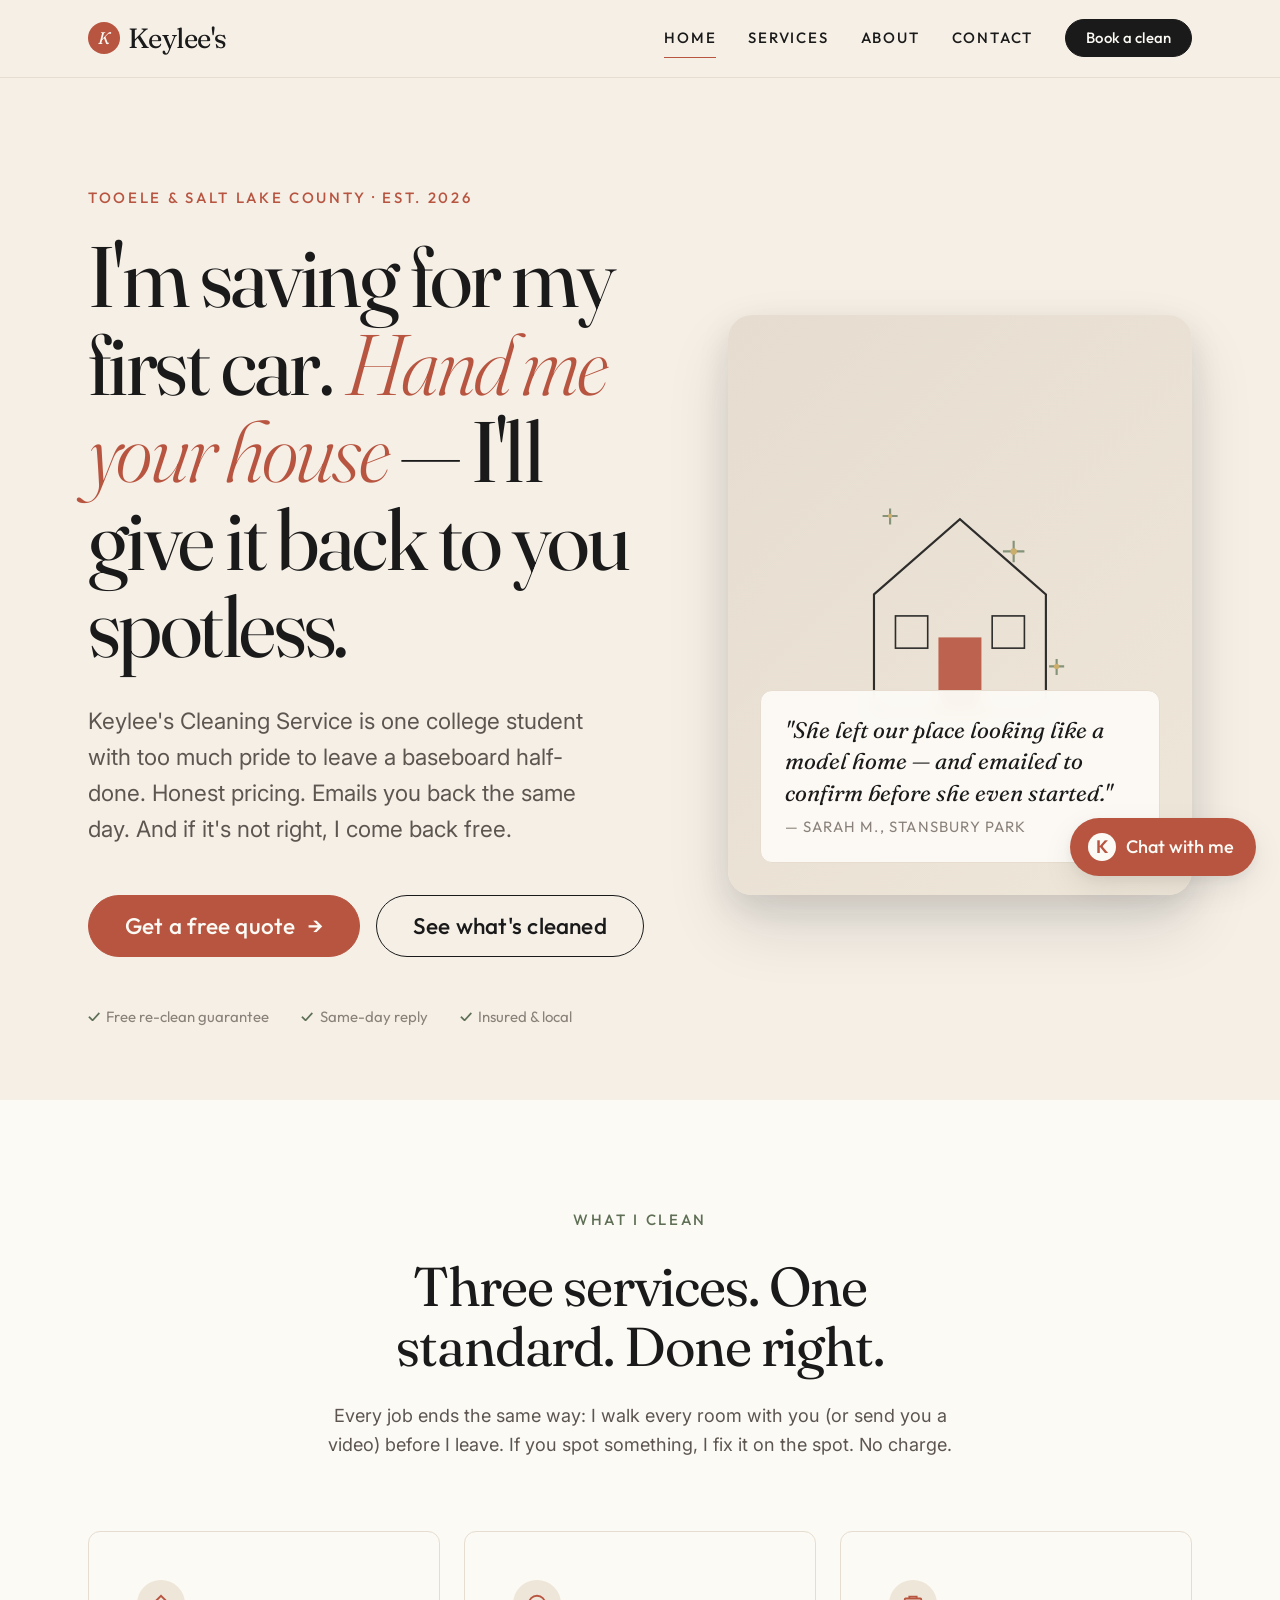
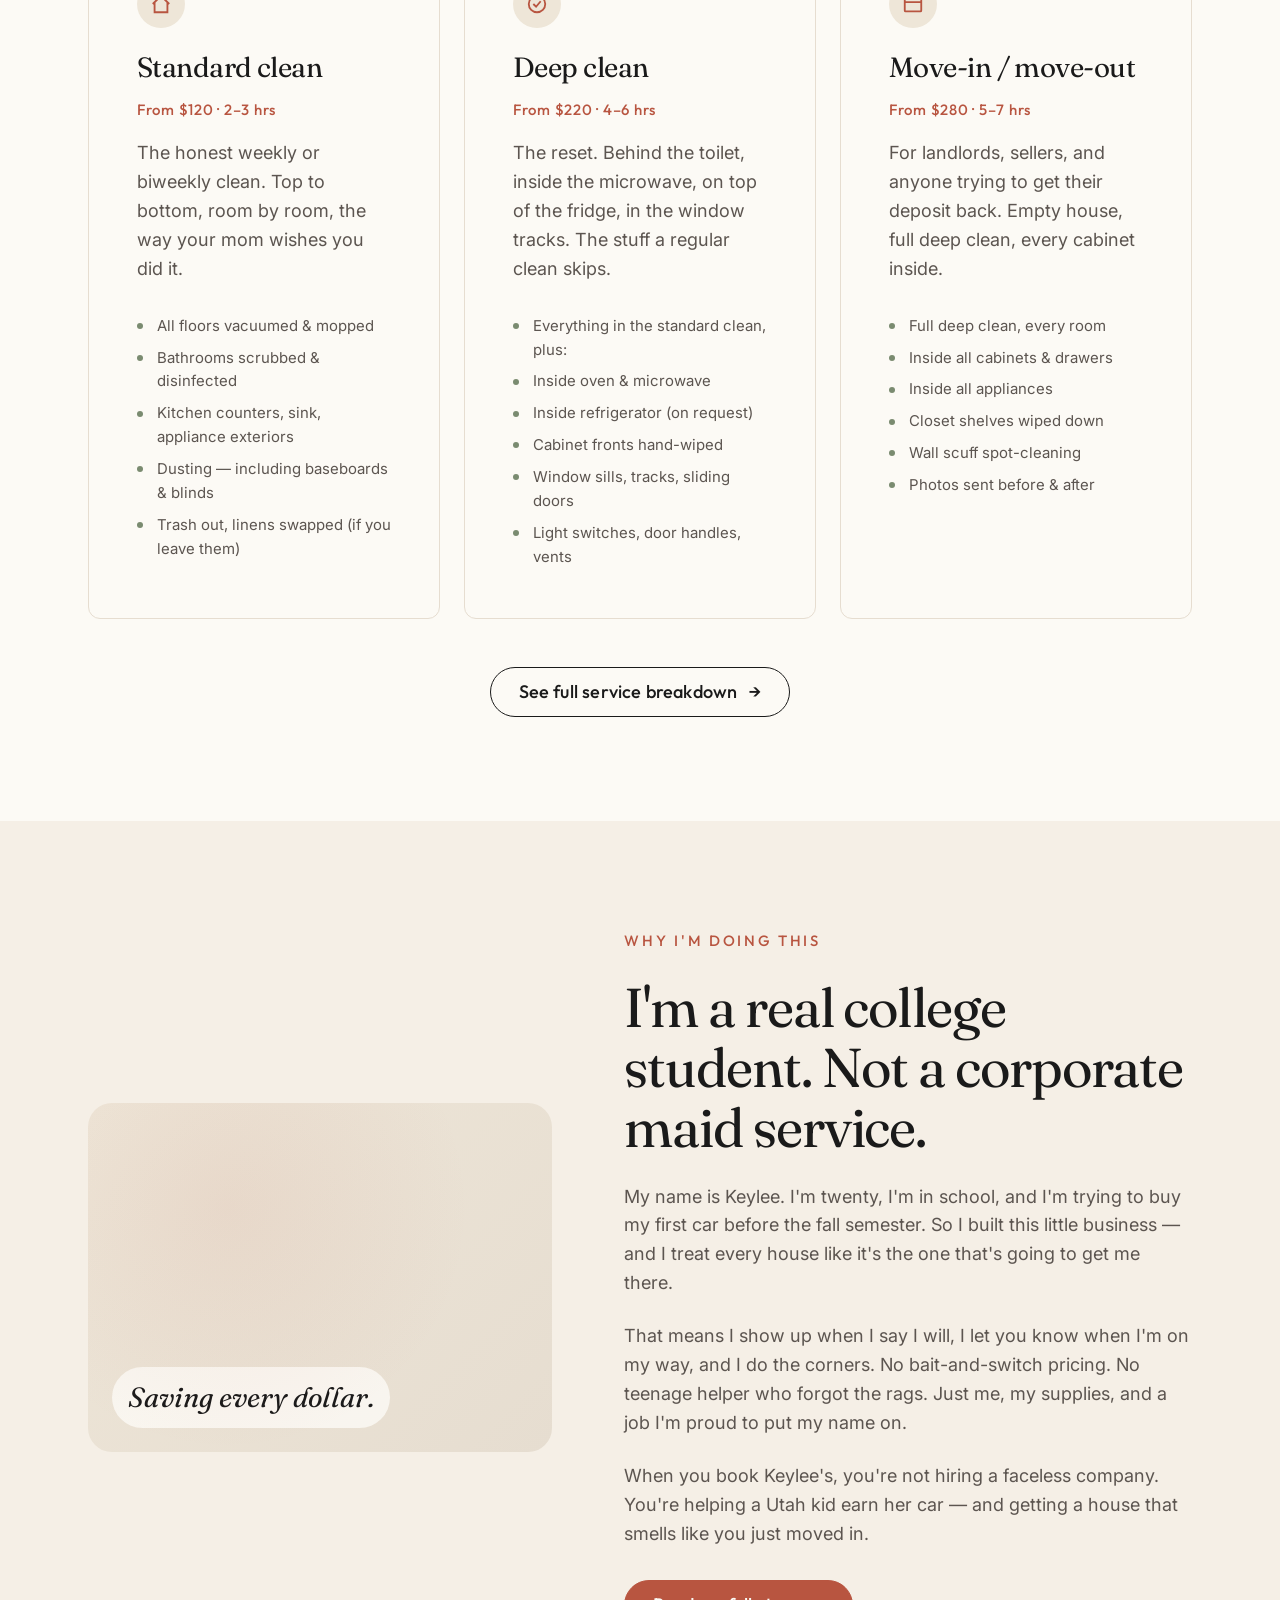
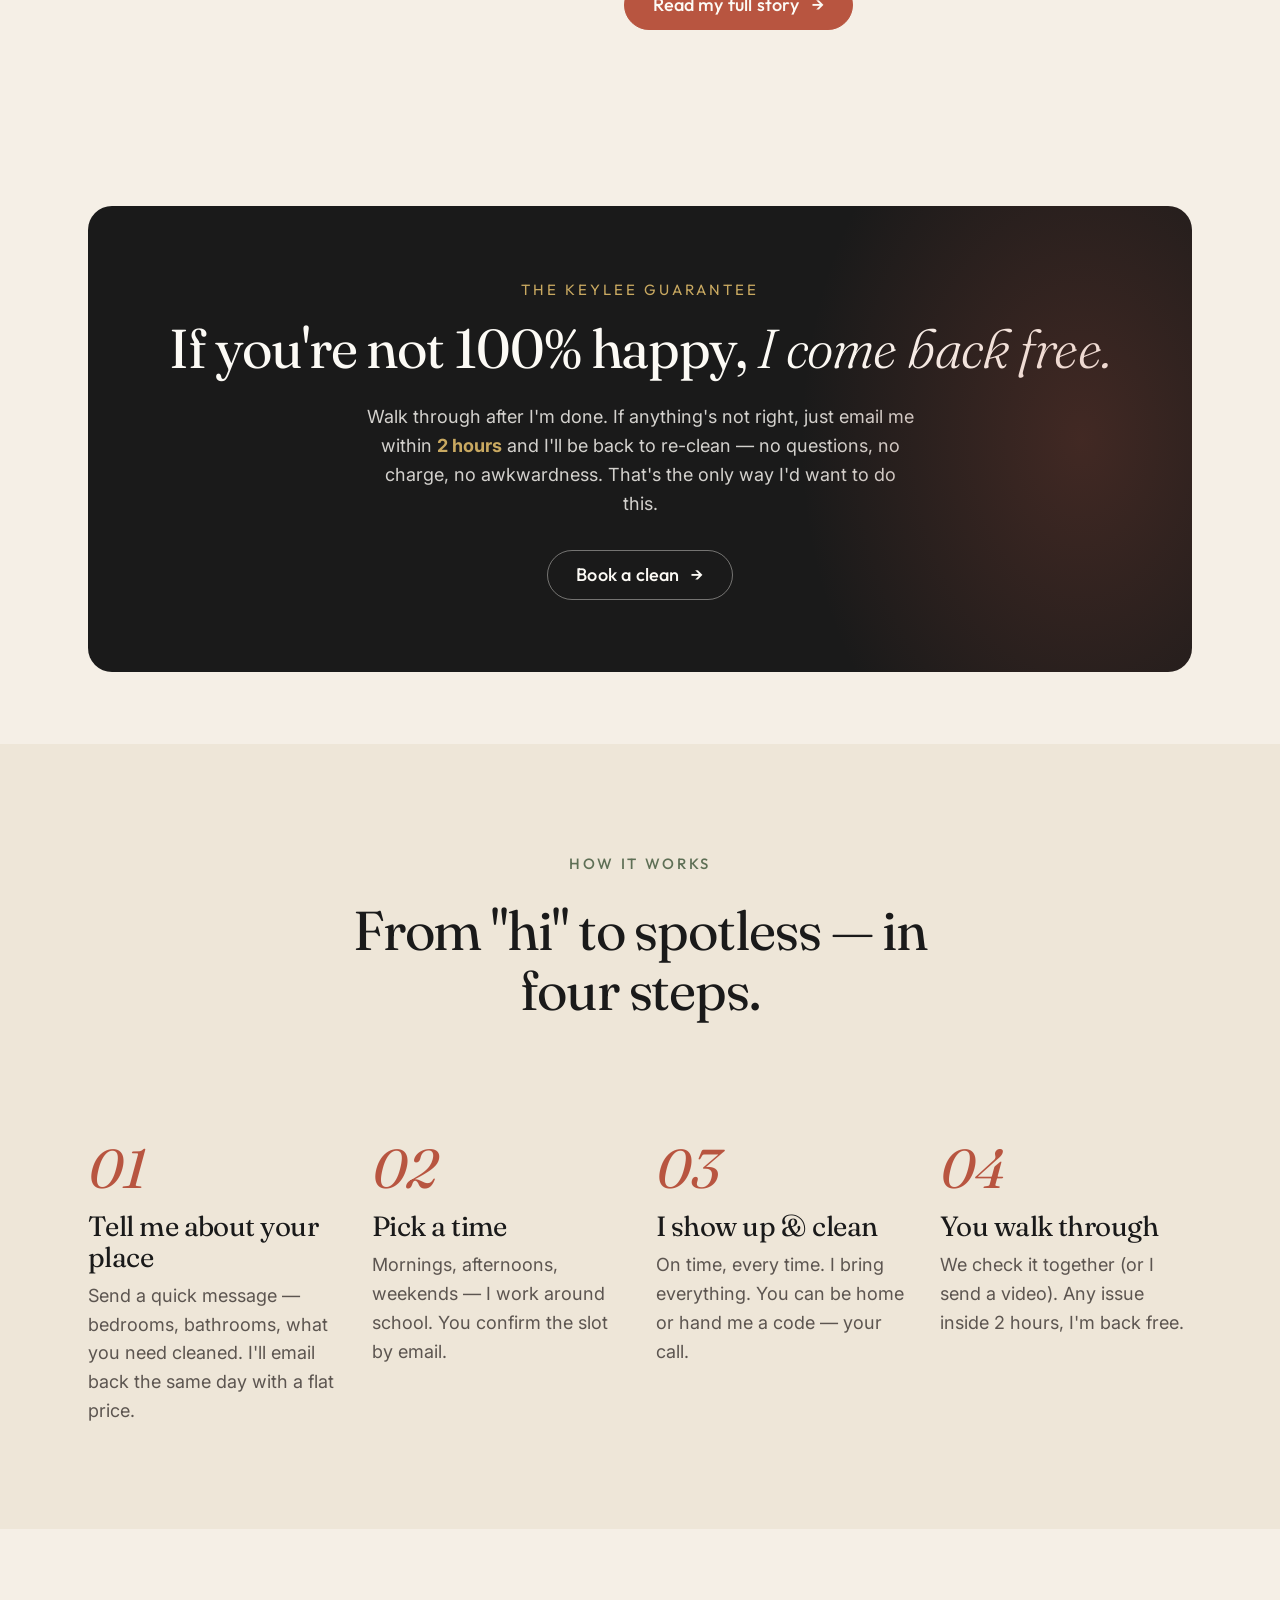
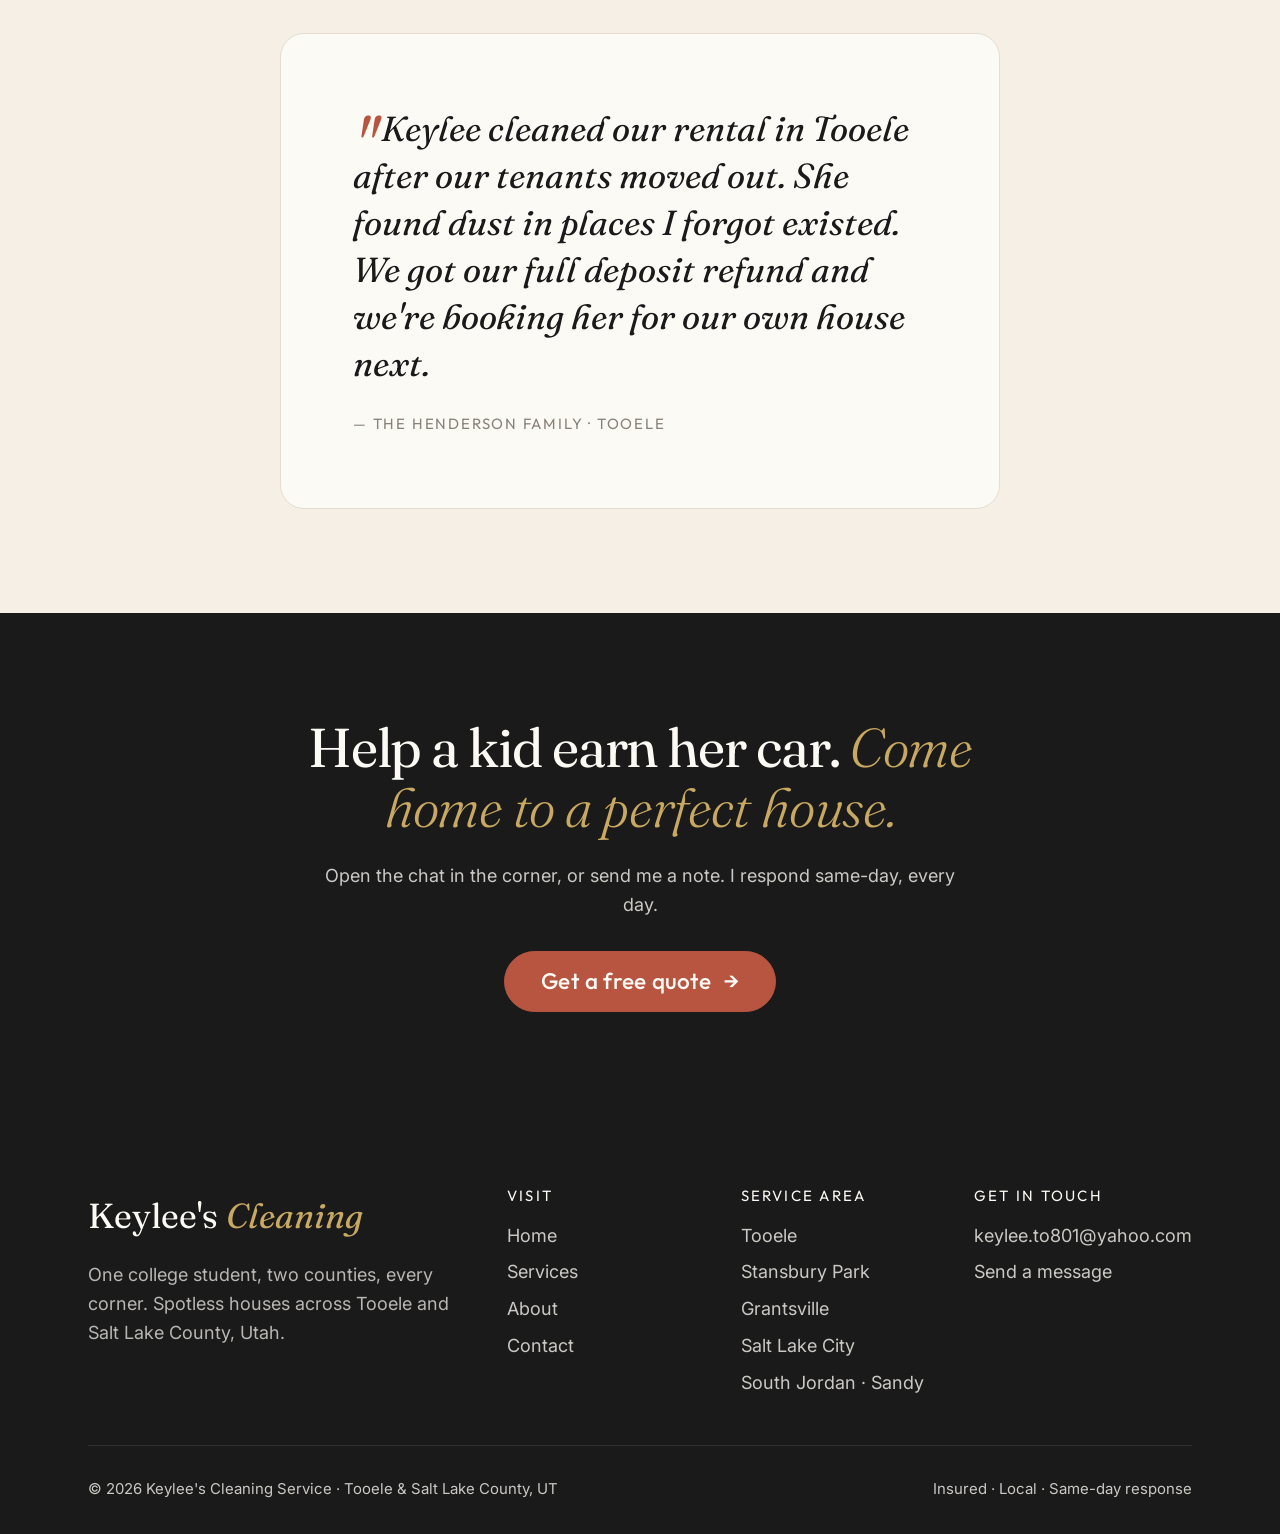
==== commit 14bf07df: "Revise: email-only contact, residential services only - Removed Airbnb turnover service from index +" ====
--- a/index.html
+++ b/index.html
@@ -51,7 +51,7 @@
             I'm saving for my first car. <em>Hand me your house</em> — I'll give it back to you spotless.
           </h1>
           <p class="hero__sub">
-            Keylee's Cleaning Service is one college student with too much pride to leave a baseboard half-done. Honest pricing. Texts you back the same day. And if it's not right, I come back free.
+            Keylee's Cleaning Service is one college student with too much pride to leave a baseboard half-done. Honest pricing. Emails you back the same day. And if it's not right, I come back free.
           </p>
           <div class="hero__actions">
             <a class="btn btn--primary btn--lg btn-arrow" href="contact.html">Get a free quote</a>
@@ -82,7 +82,7 @@
             </svg>
           </div>
           <div class="hero__quote">
-            "She left our place looking like a model home — and texted to confirm before she even started."
+            "She left our place looking like a model home — and emailed to confirm before she even started."
             <span class="hero__quote-cite">— Sarah M., Stansbury Park</span>
           </div>
         </div>
@@ -95,7 +95,7 @@
     <div class="container">
       <div class="section-header">
         <span class="eyebrow eyebrow--sage">What I clean</span>
-        <h2>Four services. One standard. Done right.</h2>
+        <h2>Three services. One standard. Done right.</h2>
         <p>Every job ends the same way: I walk every room with you (or send you a video) before I leave. If you spot something, I fix it on the spot. No charge.</p>
       </div>
 
@@ -151,23 +151,6 @@
           </ul>
         </article>
 
-        <article class="service-card">
-          <div class="service-card__icon" aria-hidden="true">
-            <svg width="22" height="22" viewBox="0 0 24 24" fill="none" stroke="currentColor" stroke-width="2"><path d="M4 8 H20 V18 H4 Z M4 12 H20 M9 8 V18 M15 8 V18"/></svg>
-          </div>
-          <h3 class="service-card__title">Airbnb turnover</h3>
-          <span class="service-card__price">From $95 · 90 min</span>
-          <p>Same-day turn for short-term rental hosts. Fresh linens, restocked supplies, photo confirmation before your next guest arrives.</p>
-          <ul class="service-card__list">
-            <li>Full unit reset between guests</li>
-            <li>Linens & towels swapped & remade</li>
-            <li>Supplies restocked (you provide)</li>
-            <li>Trash out, dishwasher run</li>
-            <li>Photo confirmation when complete</li>
-            <li>Recurring discount available</li>
-          </ul>
-        </article>
-
       </div>
 
       <div style="text-align:center; margin-top: var(--space-xl);">
@@ -187,7 +170,7 @@
           <span class="eyebrow">Why I'm doing this</span>
           <h2 style="margin-bottom: var(--space-m);">I'm a real college student. Not a corporate maid service.</h2>
           <p style="margin-bottom: var(--space-m);">My name is Keylee. I'm twenty, I'm in school, and I'm trying to buy my first car before the fall semester. So I built this little business — and I treat every house like it's the one that's going to get me there.</p>
-          <p style="margin-bottom: var(--space-m);">That means I show up when I say I will, I text you when I'm on my way, and I do the corners. No bait-and-switch pricing. No teenage helper who forgot the rags. Just me, my supplies, and a job I'm proud to put my name on.</p>
+          <p style="margin-bottom: var(--space-m);">That means I show up when I say I will, I let you know when I'm on my way, and I do the corners. No bait-and-switch pricing. No teenage helper who forgot the rags. Just me, my supplies, and a job I'm proud to put my name on.</p>
           <p>When you book Keylee's, you're not hiring a faceless company. You're helping a Utah kid earn her car — and getting a house that smells like you just moved in.</p>
           <a class="btn btn--primary btn-arrow" style="margin-top: var(--space-l);" href="about.html">Read my full story</a>
         </div>
@@ -201,7 +184,7 @@
       <div class="guarantee">
         <div class="guarantee__seal">The Keylee Guarantee</div>
         <h2>If you're not 100% happy, <em class="display-serif">I come back free.</em></h2>
-        <p>Walk through after I'm done. If anything's not right, just text me within <strong style="color: var(--gold);">2 hours</strong> and I'll be back to re-clean — no questions, no charge, no awkwardness. That's the only way I'd want to do this.</p>
+        <p>Walk through after I'm done. If anything's not right, just email me within <strong style="color: var(--gold);">2 hours</strong> and I'll be back to re-clean — no questions, no charge, no awkwardness. That's the only way I'd want to do this.</p>
         <a class="btn btn--ghost-light btn-arrow" href="contact.html">Book a clean</a>
       </div>
     </div>
@@ -217,11 +200,11 @@
       <div class="steps">
         <div class="step">
           <h3>Tell me about your place</h3>
-          <p>Send a quick message — bedrooms, bathrooms, what you need cleaned. I'll text back the same day with a flat price.</p>
+          <p>Send a quick message — bedrooms, bathrooms, what you need cleaned. I'll email back the same day with a flat price.</p>
         </div>
         <div class="step">
           <h3>Pick a time</h3>
-          <p>Mornings, afternoons, weekends — I work around school. You confirm the slot by text.</p>
+          <p>Mornings, afternoons, weekends — I work around school. You confirm the slot by email.</p>
         </div>
         <div class="step">
           <h3>I show up & clean</h3>
@@ -313,7 +296,7 @@
     </header>
     <div class="chat-panel__body">
       <div class="chat-bubble">
-        Hey! Drop your info and what you need cleaned — I'll text or email you back <strong>today</strong> with a flat quote. No spam, no auto-replies. Just me.
+        Hey! Drop your info and what you need cleaned — I'll email you back <strong>today</strong> with a flat quote. No spam, no auto-replies. Just me.
       </div>
       <form class="chat-form" novalidate>
         <div class="chat-form__group">
@@ -321,12 +304,8 @@
           <input class="chat-form__input" type="text" id="cname" name="name" autocomplete="name" required>
         </div>
         <div class="chat-form__group">
-          <label class="chat-form__label" for="cphone">Phone (so I can text you)</label>
-          <input class="chat-form__input" type="tel" id="cphone" name="phone" autocomplete="tel" required>
-        </div>
-        <div class="chat-form__group">
-          <label class="chat-form__label" for="cemail">Email (optional)</label>
-          <input class="chat-form__input" type="email" id="cemail" name="email" autocomplete="email">
+          <label class="chat-form__label" for="cemail">Email</label>
+          <input class="chat-form__input" type="email" id="cemail" name="email" autocomplete="email" required>
         </div>
         <div class="chat-form__group">
           <label class="chat-form__label" for="cservice">What kind of clean?</label>
@@ -334,7 +313,6 @@
             <option value="Standard clean">Standard clean</option>
             <option value="Deep clean">Deep clean</option>
             <option value="Move-in / move-out">Move-in / move-out</option>
-            <option value="Airbnb turnover">Airbnb turnover</option>
             <option value="Not sure yet">Not sure yet — help me pick</option>
           </select>
         </div>
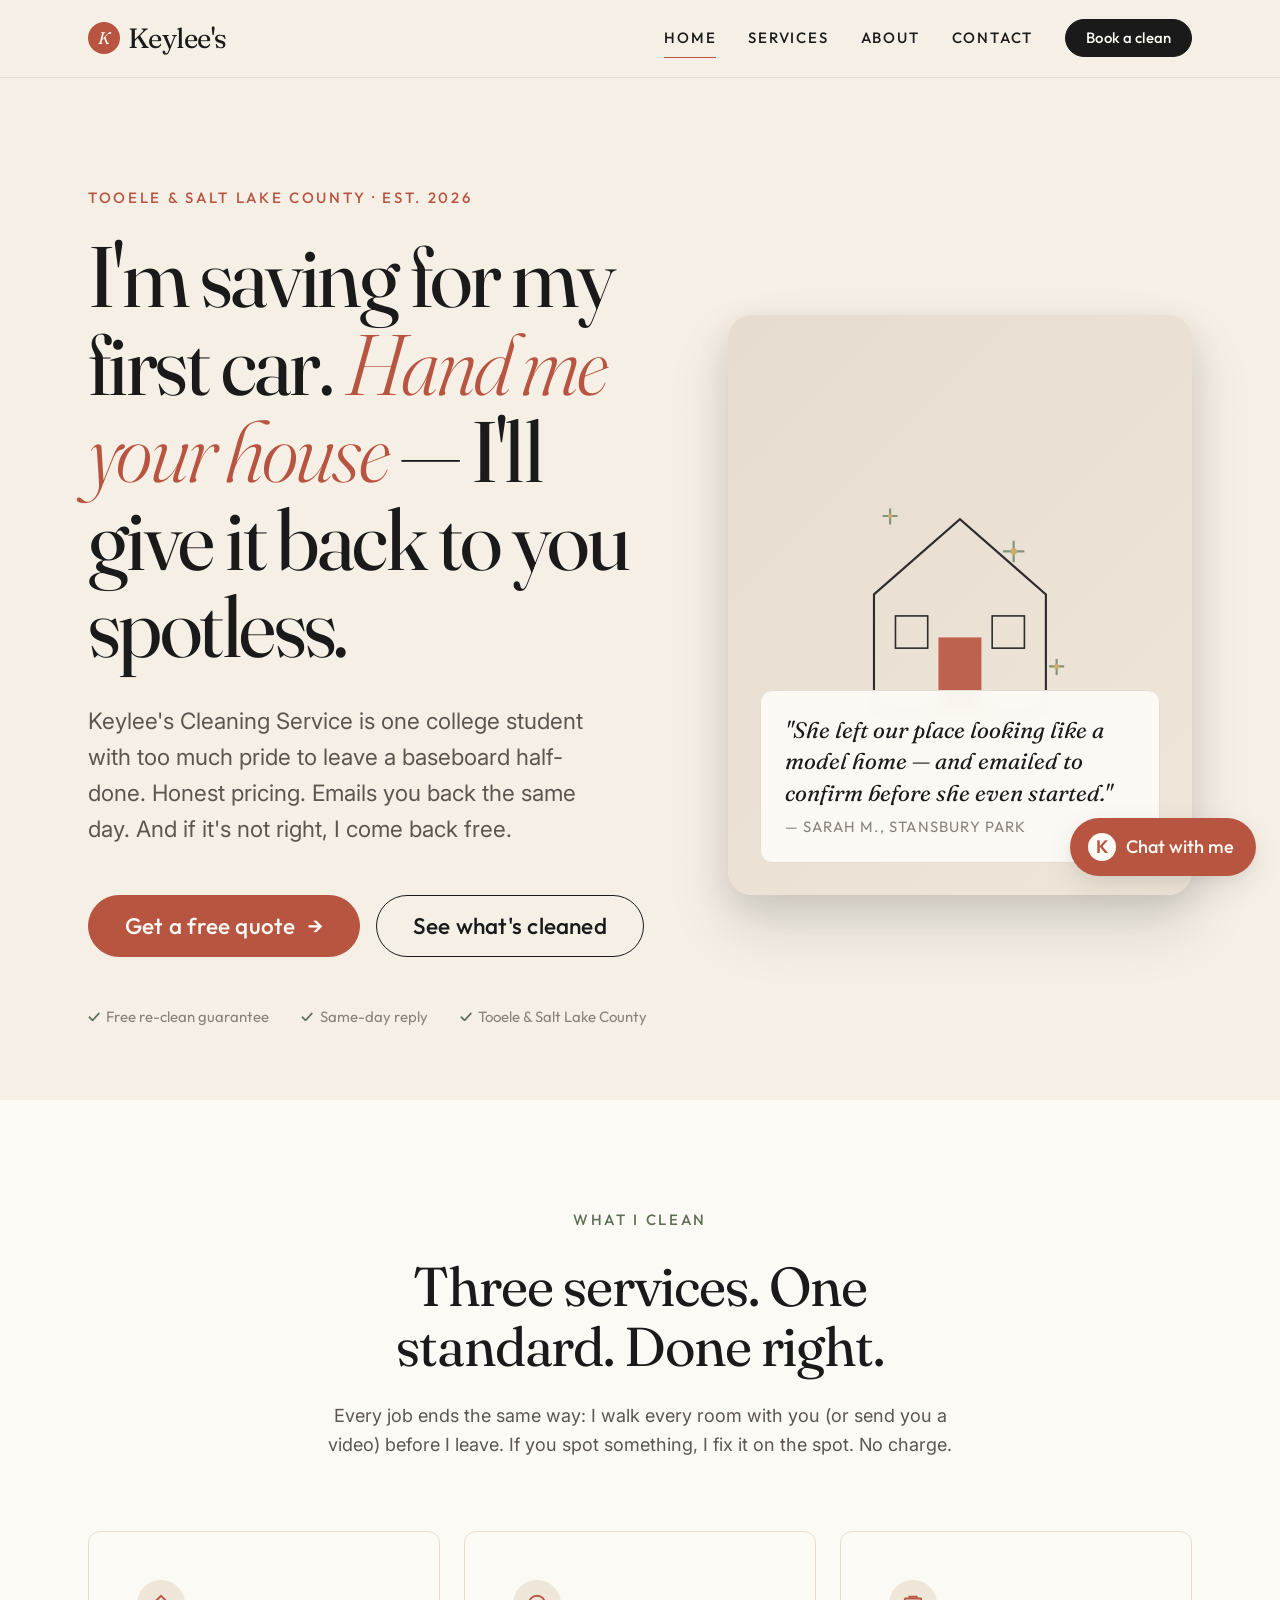
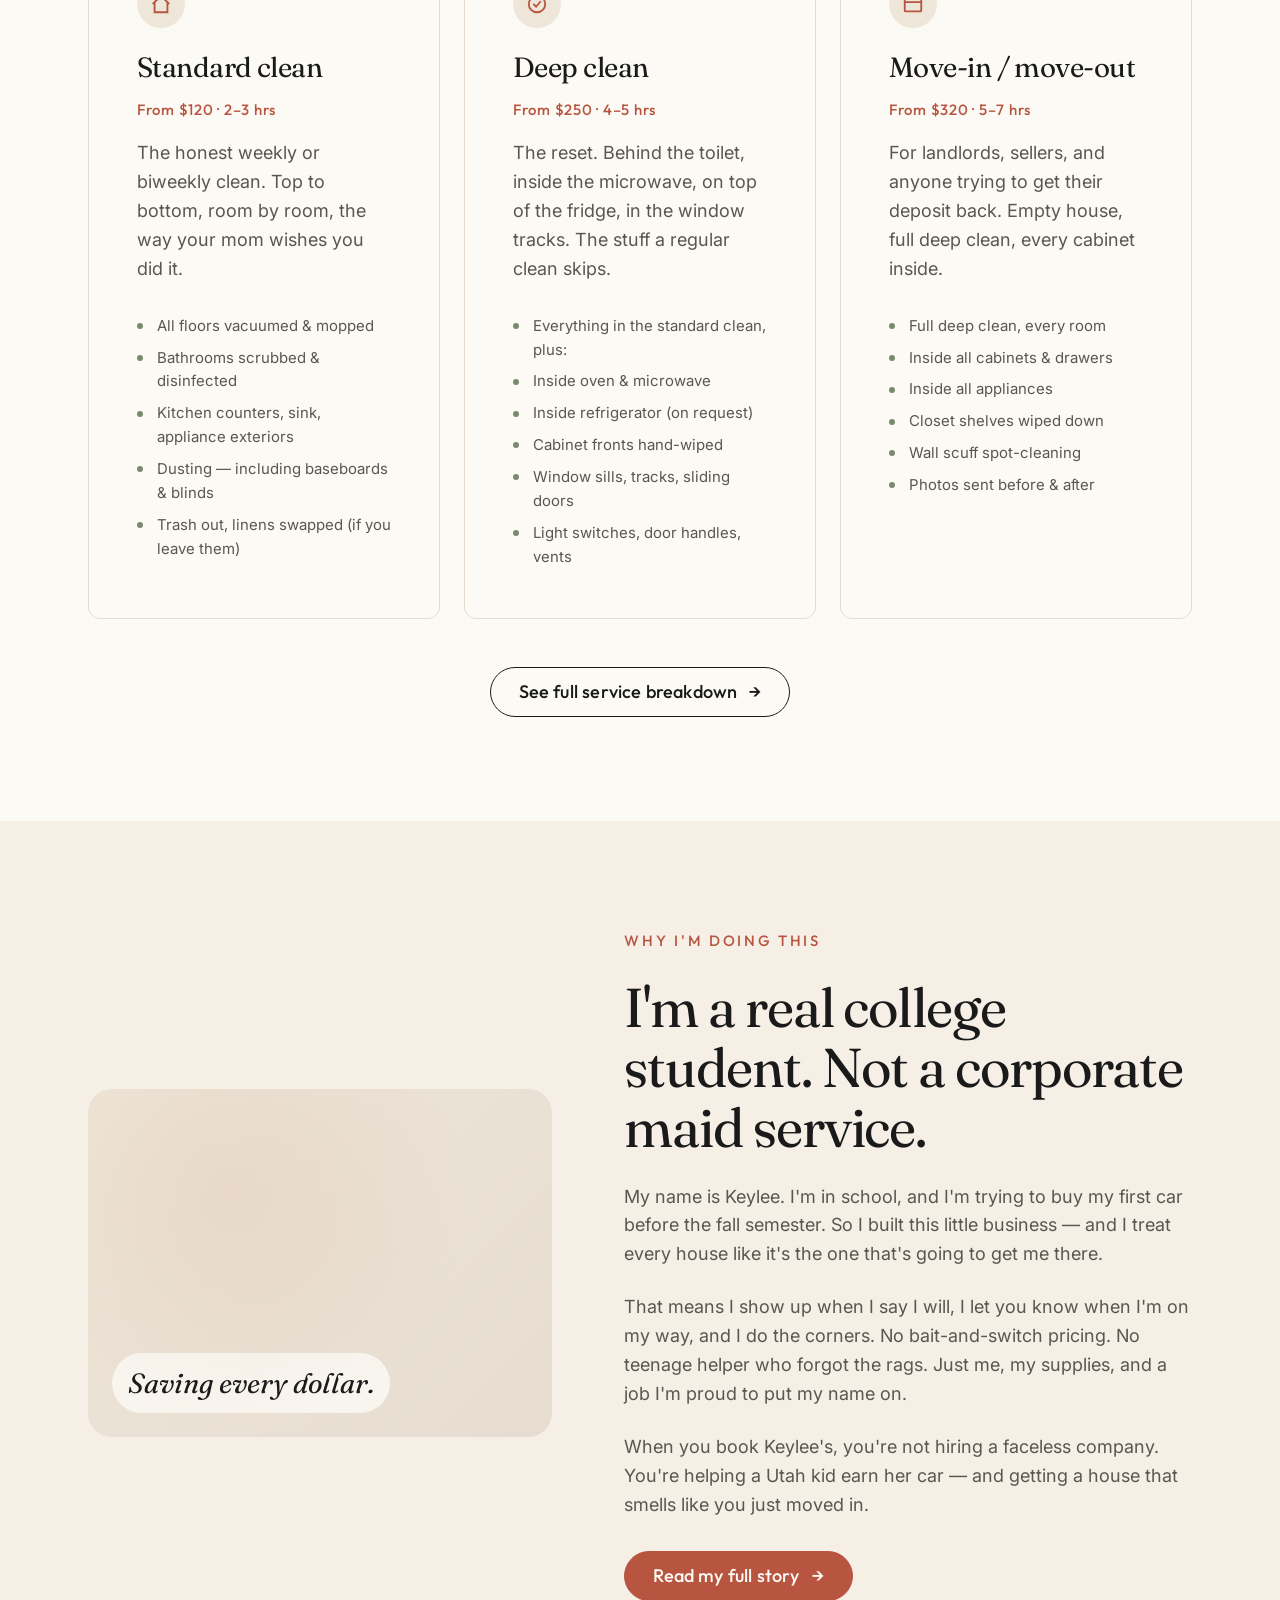
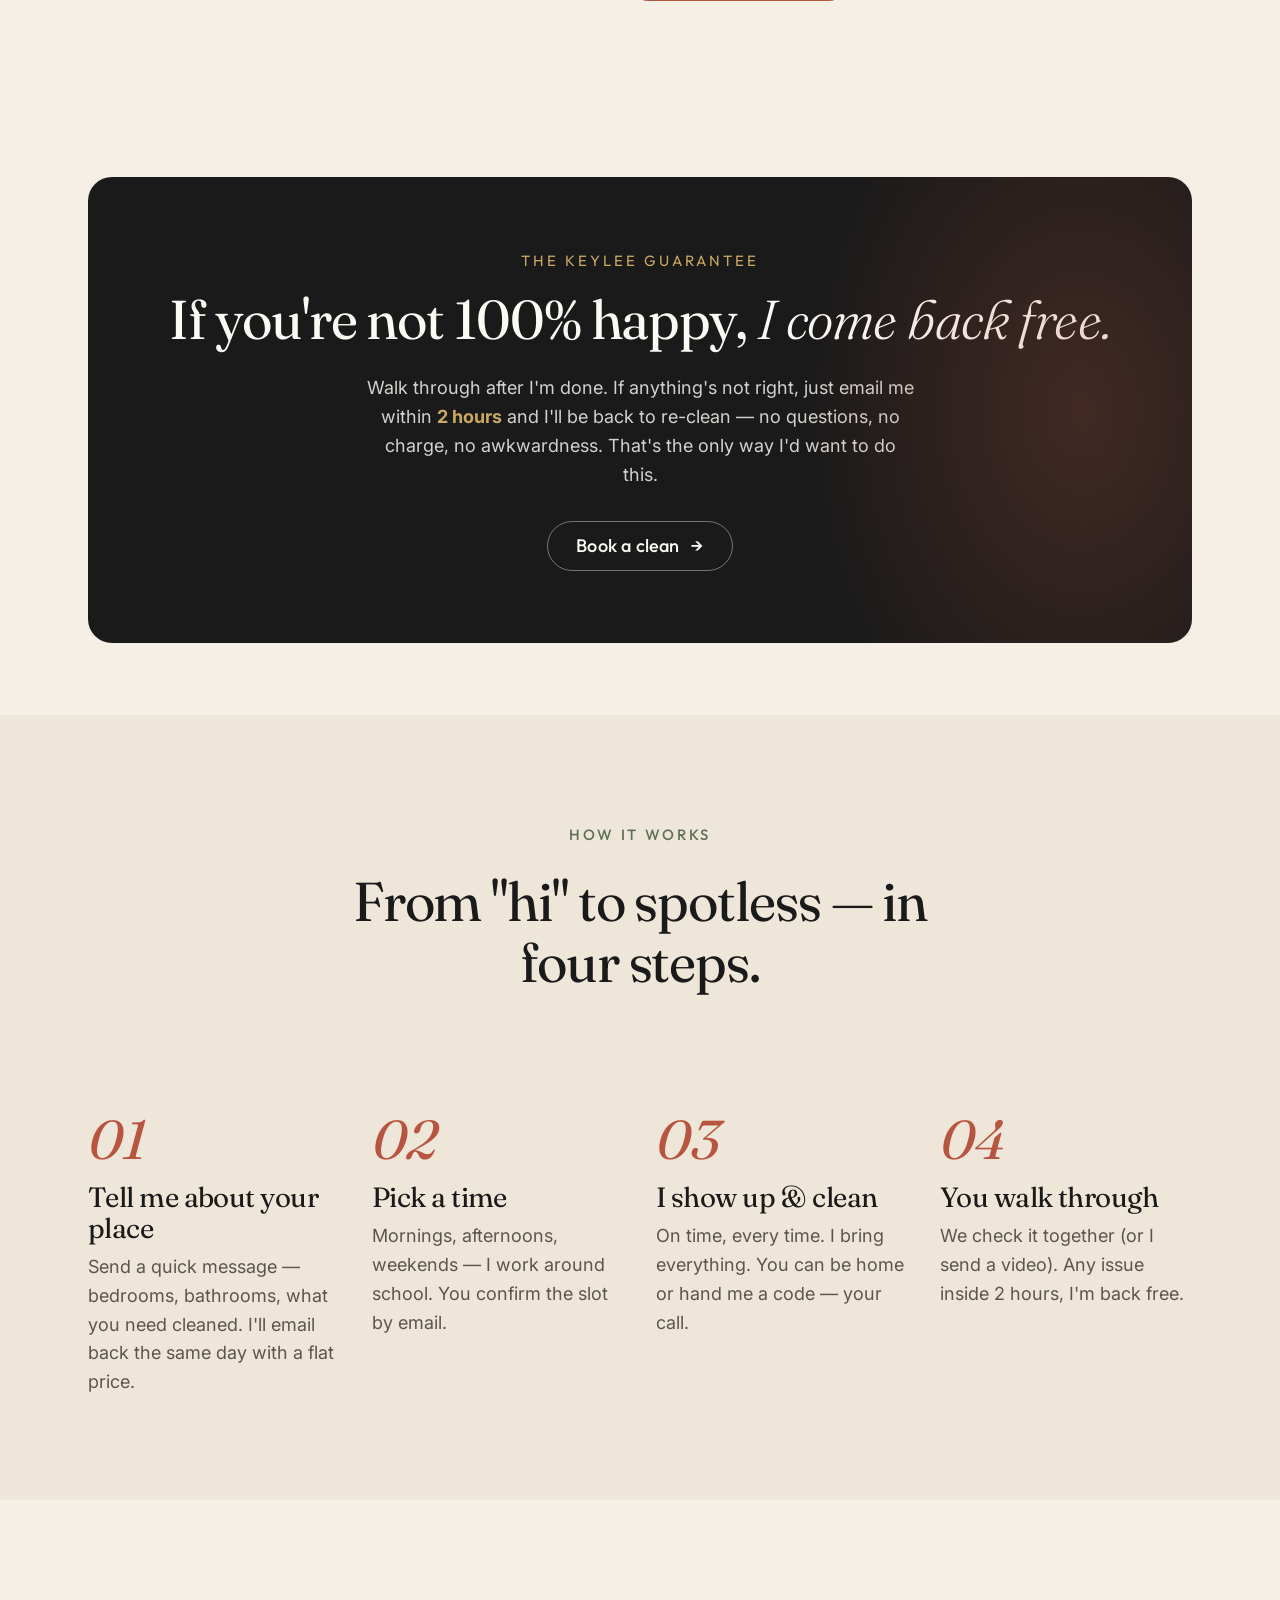
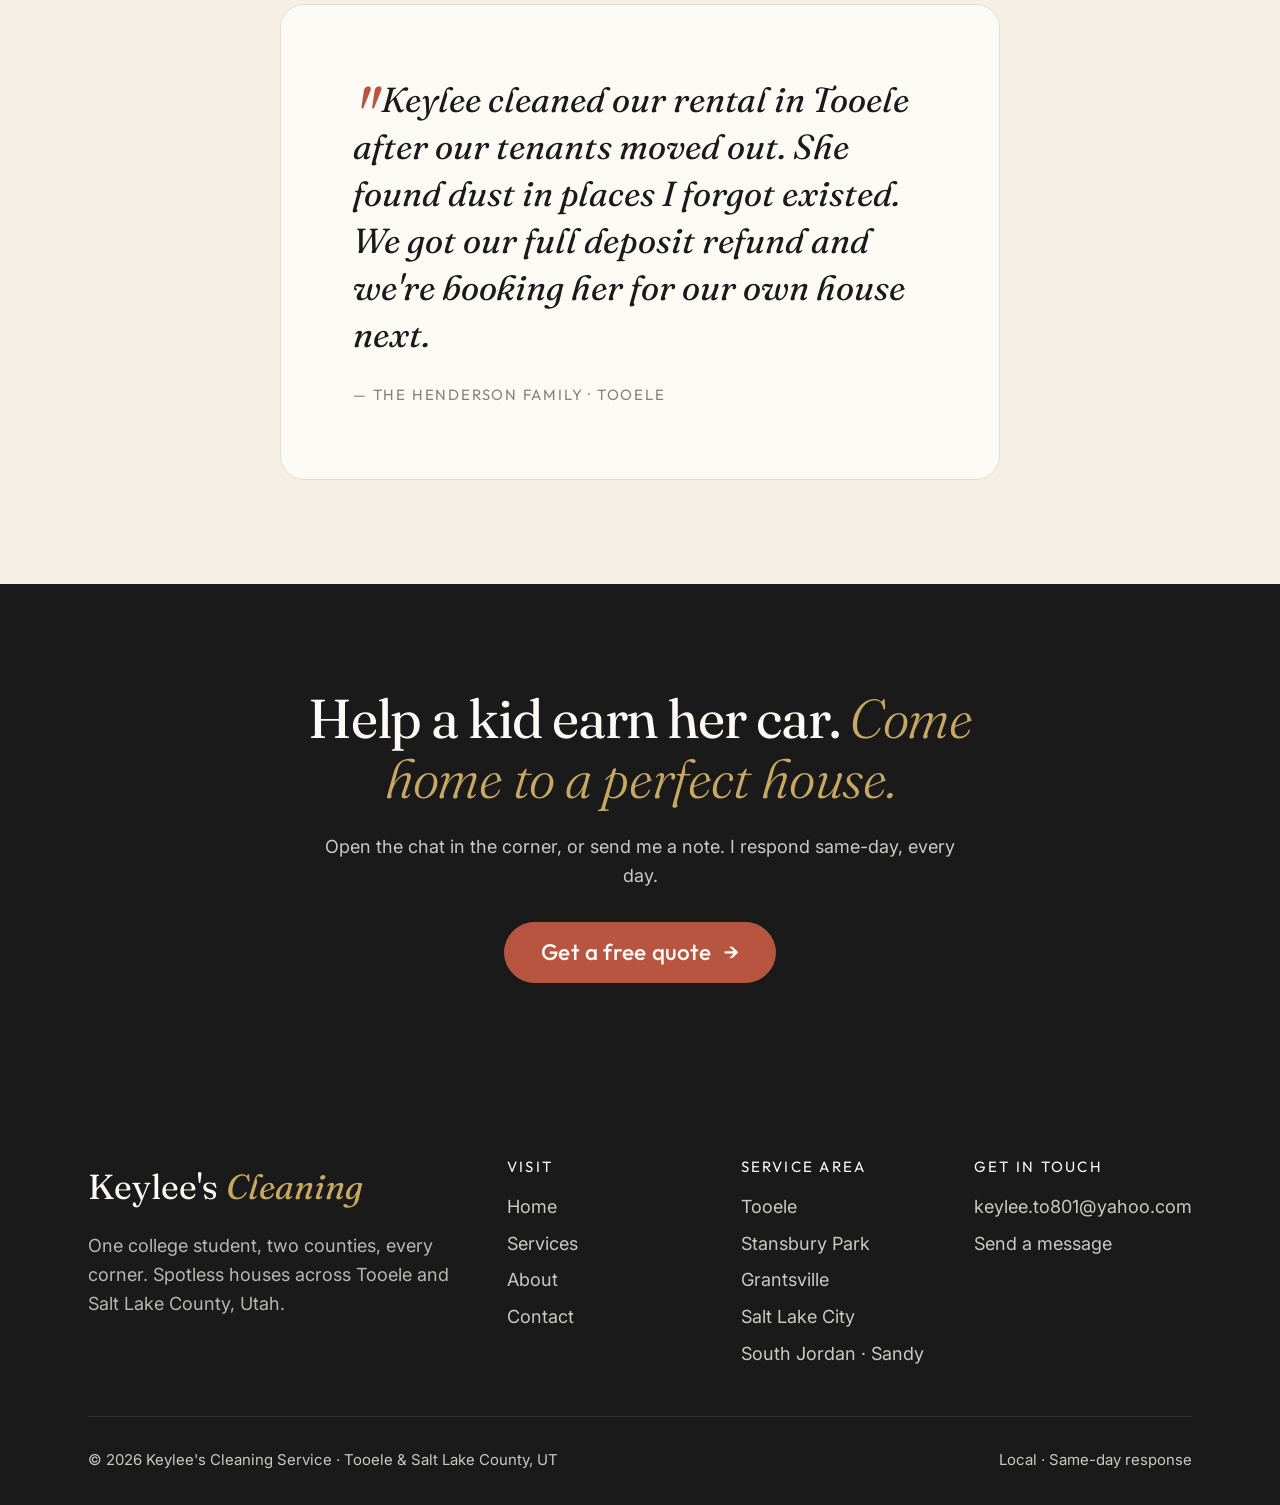
==== commit aea36cd6: "Revise: remove insured/licensed claims, age, update prices - Removed 'Insured & local' hero trust ba" ====
--- a/index.html
+++ b/index.html
@@ -60,7 +60,7 @@
           <div class="hero__trust">
             <span>Free re-clean guarantee</span>
             <span>Same-day reply</span>
-            <span>Insured & local</span>
+            <span>Tooele & Salt Lake County</span>
           </div>
         </div>
         <div class="hero__visual">
@@ -122,7 +122,7 @@
             <svg width="22" height="22" viewBox="0 0 24 24" fill="none" stroke="currentColor" stroke-width="2"><circle cx="12" cy="12" r="9"/><path d="M8 12 L11 15 L16 9"/></svg>
           </div>
           <h3 class="service-card__title">Deep clean</h3>
-          <span class="service-card__price">From $220 · 4–6 hrs</span>
+          <span class="service-card__price">From $250 · 4–5 hrs</span>
           <p>The reset. Behind the toilet, inside the microwave, on top of the fridge, in the window tracks. The stuff a regular clean skips.</p>
           <ul class="service-card__list">
             <li>Everything in the standard clean, plus:</li>
@@ -139,7 +139,7 @@
             <svg width="22" height="22" viewBox="0 0 24 24" fill="none" stroke="currentColor" stroke-width="2"><rect x="3" y="6" width="18" height="14" rx="1"/><path d="M3 10 H21 M8 6 V4 H16 V6"/></svg>
           </div>
           <h3 class="service-card__title">Move-in / move-out</h3>
-          <span class="service-card__price">From $280 · 5–7 hrs</span>
+          <span class="service-card__price">From $320 · 5–7 hrs</span>
           <p>For landlords, sellers, and anyone trying to get their deposit back. Empty house, full deep clean, every cabinet inside.</p>
           <ul class="service-card__list">
             <li>Full deep clean, every room</li>
@@ -169,7 +169,7 @@
         <div>
           <span class="eyebrow">Why I'm doing this</span>
           <h2 style="margin-bottom: var(--space-m);">I'm a real college student. Not a corporate maid service.</h2>
-          <p style="margin-bottom: var(--space-m);">My name is Keylee. I'm twenty, I'm in school, and I'm trying to buy my first car before the fall semester. So I built this little business — and I treat every house like it's the one that's going to get me there.</p>
+          <p style="margin-bottom: var(--space-m);">My name is Keylee. I'm in school, and I'm trying to buy my first car before the fall semester. So I built this little business — and I treat every house like it's the one that's going to get me there.</p>
           <p style="margin-bottom: var(--space-m);">That means I show up when I say I will, I let you know when I'm on my way, and I do the corners. No bait-and-switch pricing. No teenage helper who forgot the rags. Just me, my supplies, and a job I'm proud to put my name on.</p>
           <p>When you book Keylee's, you're not hiring a faceless company. You're helping a Utah kid earn her car — and getting a house that smells like you just moved in.</p>
           <a class="btn btn--primary btn-arrow" style="margin-top: var(--space-l);" href="about.html">Read my full story</a>
@@ -274,7 +274,7 @@
       </div>
       <div class="footer__bottom">
         <span>© 2026 Keylee's Cleaning Service · Tooele & Salt Lake County, UT</span>
-        <span>Insured · Local · Same-day response</span>
+        <span>Local · Same-day response</span>
       </div>
     </div>
   </footer>
